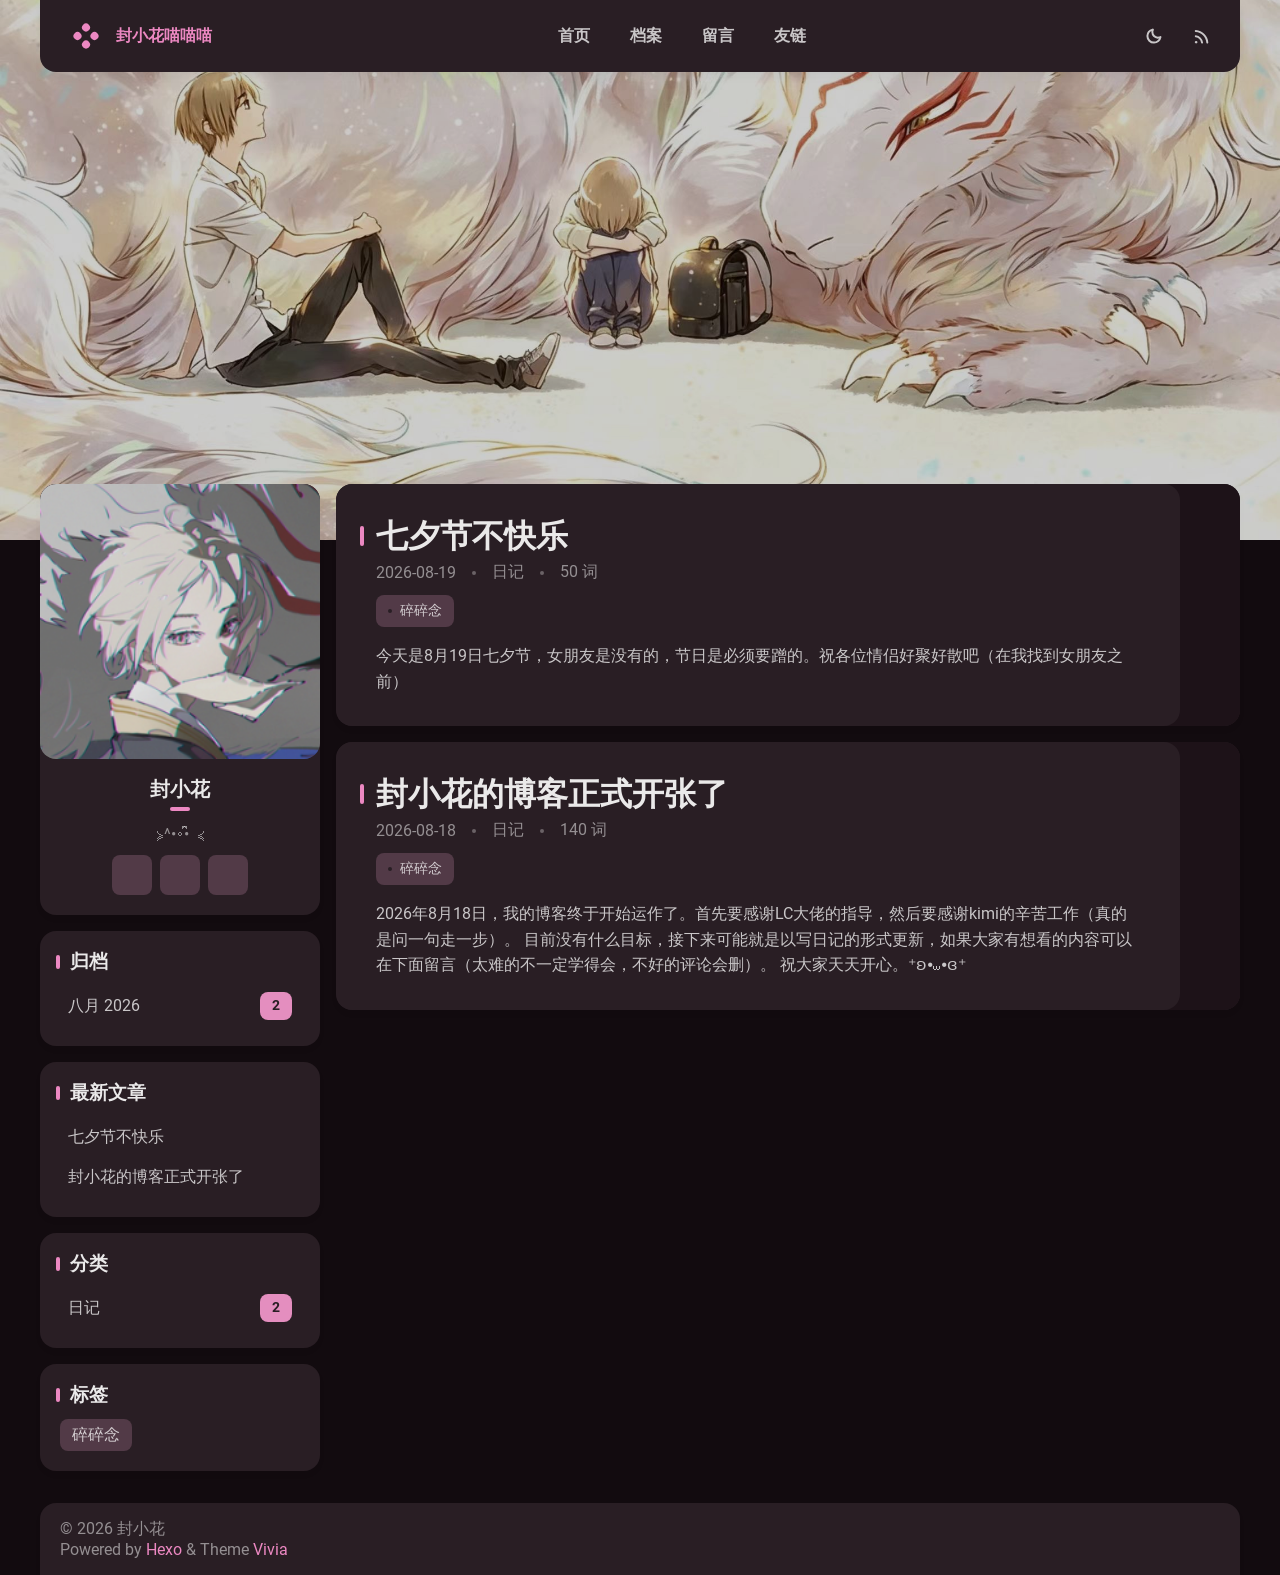
==== index.html @ 82b3e93b "Site updated: 2026-08-19 14:21:52" ====
<!DOCTYPE html>


<html theme="dark" showBanner="true" hasBanner="true" > 
<link href="https://cdn.staticfile.org/font-awesome/6.4.2/css/fontawesome.min.css" rel="stylesheet">
<link href="https://cdn.staticfile.org/font-awesome/6.4.2/css/brands.min.css" rel="stylesheet">
<link href="https://cdn.staticfile.org/font-awesome/6.4.2/css/solid.min.css" rel="stylesheet">
<script src="/js/color.global.min.js" ></script>
<script src="/js/load-settings.js" ></script>
<head>
  <meta charset="utf-8">
  
  
  

  
  <title>封小花喵喵喵</title>
  <meta name="viewport" content="width=device-width, initial-scale=1, shrink-to-fit=no">

  <link rel="preload" href="/css/fonts/Roboto-Regular.ttf" as="font" type="font/ttf" crossorigin="anonymous">
  <link rel="preload" href="/css/fonts/Roboto-Bold.ttf" as="font" type="font/ttf" crossorigin="anonymous">

  <meta name="description" content="fxh">
<meta property="og:type" content="website">
<meta property="og:title" content="封小花喵喵喵">
<meta property="og:url" content="https://fengxiaohua.cn/index.html">
<meta property="og:site_name" content="封小花喵喵喵">
<meta property="og:description" content="fxh">
<meta property="og:locale" content="zh_CN">
<meta property="article:author" content="封小花">
<meta property="article:tag" content="void20061128">
<meta name="twitter:card" content="summary">
  
    <link rel="alternate" href="atom.xml" title="封小花喵喵喵" type="application/atom+xml">
  
  
    <link rel="shortcut icon" href="/images/%E7%BD%91%E9%A1%B5.png">
  
  
    <link
      rel="stylesheet"
      href="https://cdn.staticfile.net/waline/3.0.0-alpha.9/waline.css"
    />
  
  
<link rel="stylesheet" href="css/style.css">

<meta name="generator" content="Hexo 8.1.2"></head>

<body>
  
  
    
<div id="banner" class=" is_home ">
  <img src="/images/%E6%A8%AA%E5%B9%85.jpg" itemprop="image">
  <div id="banner-dim"></div>
</div>
 
   
  <div id="main-grid" class="  ">
    <div id="nav" class=" is_home "  >
      <navbar id="navbar">
  <nav id="title-nav">
    <a href="index.html">
      <div id="vivia-logo">
        <div class="dot"></div>
        <div class="dot"></div>
        <div class="dot"></div>
        <div class="dot"></div>
      </div>
      <div>封小花喵喵喵 </div>
    </a>
  </nav>
  <nav id="main-nav">
    
      <a class="main-nav-link" href="index.html">首页</a>
    
      <a class="main-nav-link" href="/archives">档案</a>
    
      <a class="main-nav-link" href="/about">留言</a>
    
      <a class="main-nav-link" href="/links">友链</a>
    
  </nav>
  <nav id="sub-nav">
    <a id="theme-btn" class="nav-icon">
      <span class="light-mode-icon"><svg xmlns="http://www.w3.org/2000/svg" height="20" viewBox="0 -960 960 960" width="20"><path d="M438.5-829.913v-48q0-17.452 11.963-29.476 11.964-12.024 29.326-12.024 17.363 0 29.537 12.024t12.174 29.476v48q0 17.452-11.963 29.476-11.964 12.024-29.326 12.024-17.363 0-29.537-12.024T438.5-829.913Zm0 747.826v-48q0-17.452 11.963-29.476 11.964-12.024 29.326-12.024 17.363 0 29.537 12.024t12.174 29.476v48q0 17.452-11.963 29.476-11.964 12.024-29.326 12.024-17.363 0-29.537-12.024T438.5-82.087ZM877.913-438.5h-48q-17.452 0-29.476-11.963-12.024-11.964-12.024-29.326 0-17.363 12.024-29.537t29.476-12.174h48q17.452 0 29.476 11.963 12.024 11.964 12.024 29.326 0 17.363-12.024 29.537T877.913-438.5Zm-747.826 0h-48q-17.452 0-29.476-11.963-12.024-11.964-12.024-29.326 0-17.363 12.024-29.537T82.087-521.5h48q17.452 0 29.476 11.963 12.024 11.964 12.024 29.326 0 17.363-12.024 29.537T130.087-438.5Zm660.174-290.87-34.239 32q-12.913 12.674-29.565 12.174-16.653-.5-29.327-13.174-12.674-12.673-12.554-28.826.12-16.152 12.794-28.826l33-35q12.913-12.674 30.454-12.674t30.163 12.847q12.709 12.846 12.328 30.826-.38 17.98-13.054 30.653ZM262.63-203.978l-32 34q-12.913 12.674-30.454 12.674t-30.163-12.847q-12.709-12.846-12.328-30.826.38-17.98 13.054-30.653l33.239-31q12.913-12.674 29.565-12.174 16.653.5 29.327 13.174 12.674 12.673 12.554 28.826-.12 16.152-12.794 28.826Zm466.74 33.239-32-33.239q-12.674-12.913-12.174-29.565.5-16.653 13.174-29.327 12.673-12.674 28.826-13.054 16.152-.38 28.826 12.294l35 33q12.674 12.913 12.674 30.454t-12.847 30.163q-12.846 12.709-30.826 12.328-17.98-.38-30.653-13.054ZM203.978-697.37l-34-33q-12.674-12.913-13.174-29.945-.5-17.033 12.174-29.707t31.326-13.293q18.653-.62 31.326 13.054l32 34.239q11.674 12.913 11.174 29.565-.5 16.653-13.174 29.327-12.673 12.674-28.826 12.554-16.152-.12-28.826-12.794ZM480-240q-100 0-170-70t-70-170q0-100 70-170t170-70q100 0 170 70t70 170q0 100-70 170t-170 70Zm-.247-82q65.703 0 111.475-46.272Q637-414.544 637-480.247t-45.525-111.228Q545.95-637 480.247-637t-111.475 45.525Q323-545.95 323-480.247t45.525 111.975Q414.05-322 479.753-322ZM481-481Z"/></svg></span>
      <span class="dark-mode-icon"><svg xmlns="http://www.w3.org/2000/svg" height="20" viewBox="0 -960 960 960" width="20"><path d="M480.239-116.413q-152.63 0-258.228-105.478Q116.413-327.37 116.413-480q0-130.935 77.739-227.435t206.304-125.043q43.022-9.631 63.87 10.869t3.478 62.805q-8.891 22.043-14.315 44.463-5.424 22.42-5.424 46.689 0 91.694 64.326 155.879 64.325 64.186 156.218 64.186 24.369 0 46.978-4.946 22.609-4.945 44.413-14.076 42.826-17.369 62.967 1.142 20.142 18.511 10.511 61.054Q807.174-280 712.63-198.206q-94.543 81.793-232.391 81.793Zm0-95q79.783 0 143.337-40.217 63.554-40.218 95.793-108.283-15.608 4.044-31.097 5.326-15.49 1.283-31.859.805-123.706-4.066-210.777-90.539-87.071-86.473-91.614-212.092-.24-16.369.923-31.978 1.164-15.609 5.446-30.978-67.826 32.478-108.282 96.152Q211.652-559.543 211.652-480q0 111.929 78.329 190.258 78.329 78.329 190.258 78.329ZM466.13-465.891Z"/></svg></span>
    </a>
    
      <a id="nav-rss-link" class="nav-icon mobile-hide" href="/atom.xml" title="RSS 订阅">
        <svg xmlns="http://www.w3.org/2000/svg" height="20" viewBox="0 -960 960 960" width="20"><path d="M198-120q-25.846 0-44.23-18.384-18.384-18.385-18.384-44.23 0-25.846 18.384-44.23 18.384-18.385 44.23-18.385 25.846 0 44.23 18.385 18.384 18.384 18.384 44.23 0 25.845-18.384 44.23Q223.846-120 198-120Zm538.385 0q-18.846 0-32.923-13.769-14.076-13.769-15.922-33.23-8.692-100.616-51.077-188.654-42.385-88.039-109.885-155.539-67.5-67.501-155.539-109.885Q283-663.462 182.385-672.154q-19.461-1.846-33.23-16.23-13.769-14.385-13.769-33.846t14.076-32.922q14.077-13.461 32.923-12.23 120.076 8.692 226.038 58.768 105.961 50.077 185.73 129.846 79.769 79.769 129.846 185.731 50.077 105.961 58.769 226.038 1.231 18.846-12.538 32.922Q756.461-120 736.385-120Zm-252 0q-18.231 0-32.423-13.461t-18.653-33.538Q418.155-264.23 348.886-333.5q-69.27-69.27-166.501-84.423-20.077-4.462-33.538-18.961-13.461-14.5-13.461-33.346 0-19.076 13.884-33.23 13.884-14.153 33.115-10.922 136.769 15.384 234.384 112.999 97.615 97.615 112.999 234.384 3.231 19.23-10.538 33.115Q505.461-120 484.385-120Z"/></svg>
      </a>
    
    <div id="nav-menu-btn" class="nav-icon">
      <svg xmlns="http://www.w3.org/2000/svg" height="20" viewBox="0 -960 960 960" width="20"><path d="M177.37-252.282q-17.453 0-29.477-11.964-12.024-11.963-12.024-29.326t12.024-29.537q12.024-12.174 29.477-12.174h605.26q17.453 0 29.477 11.964 12.024 11.963 12.024 29.326t-12.024 29.537q-12.024 12.174-29.477 12.174H177.37Zm0-186.218q-17.453 0-29.477-11.963-12.024-11.964-12.024-29.326 0-17.363 12.024-29.537T177.37-521.5h605.26q17.453 0 29.477 11.963 12.024 11.964 12.024 29.326 0 17.363-12.024 29.537T782.63-438.5H177.37Zm0-186.217q-17.453 0-29.477-11.964-12.024-11.963-12.024-29.326t12.024-29.537q12.024-12.174 29.477-12.174h605.26q17.453 0 29.477 11.964 12.024 11.963 12.024 29.326t-12.024 29.537q-12.024 12.174-29.477 12.174H177.37Z"/></svg>
    </div>
  </nav>
</navbar>
<div id="nav-dropdown" class="hidden">
  <div id="dropdown-link-list">
    
      <a class="nav-dropdown-link" href="index.html">首页</a>
    
      <a class="nav-dropdown-link" href="/archives">档案</a>
    
      <a class="nav-dropdown-link" href="/about">留言</a>
    
      <a class="nav-dropdown-link" href="/links">友链</a>
    
    
      <a class="nav-dropdown-link" href="/atom.xml" title="RSS 订阅">RSS</a>
     
    </div>
</div>
<script>
  let dropdownBtn = document.getElementById("nav-menu-btn");
  let dropdownEle = document.getElementById("nav-dropdown");
  dropdownBtn.onclick = function() {
    dropdownEle.classList.toggle("hidden");
  }
</script>
    </div>
    <div id="sidebar-wrapper">
      <sidebar id="sidebar">
  
    <div class="widget-wrap">
  <div class="info-card">
    <div class="avatar">
      
        <image src=/images/%E5%A4%B4%E5%83%8F1.png></image>
      
      <div class="img-dim"></div>
    </div>
    <div class="info">
      <div class="username">封小花 </div>
      <div class="dot"></div>
      <div class="subtitle">≽^•༚• ྀི≼ </div>
      <div class="link-list">
        
          <a class="link-btn" target="_blank" rel="noopener" href="https://twitter.com" title="twitter"><i class="fa-brands fa-twitter"></i></a>
        
          <a class="link-btn" target="_blank" rel="noopener" href="https://store.steampowered.com" title="Steam"><i class="fa-brands fa-steam"></i></a>
        
          <a class="link-btn" target="_blank" rel="noopener" href="https://github.com" title="GitHub"><i class="fa-brands fa-github"></i></a>
         
      </div>  
    </div>
  </div>
</div>

  
    
  <div class="widget-wrap">
    <div class="widget">
      <h3 class="widget-title">归档</h3>
      
      
        <a class="archive-link" href="/archives/2026/08 ">
          八月 2026 
          <div class="archive-count">2 </div>
        </a>
      
    </div>
  </div>


  
    
  <div class="widget-wrap">
    <div class="widget">
      <h3 class="widget-title">最新文章</h3>
      <ul>
        
          <a class="recent-link" href="2026/08/19/%E4%B8%83%E5%A4%95/" title="七夕节不快乐" >
            <div class="recent-link-text">
              七夕节不快乐
            </div>
          </a>
        
          <a class="recent-link" href="2026/08/18/hello-world/" title="封小花的博客正式开张了" >
            <div class="recent-link-text">
              封小花的博客正式开张了
            </div>
          </a>
        
      </ul>
    </div>
  </div>

  
  <div class="sticky">
    
      


  <div class="widget-wrap">
    <div class="widget">
      <h3 class="widget-title">分类</h3>
      <div class="category-box">
    <a class="category-link" href="/categories/%E6%97%A5%E8%AE%B0/">
        日记
        <div class="category-count">2</div>
    </a>
    </div>
    </div>
  </div>


    
      
  <div class="widget-wrap">
    <div class="widget">
      <h3 class="widget-title">标签</h3>
      <ul class="widget-tag-list" itemprop="keywords"><li class="widget-tag-list-item"><a class="widget-tag-list-link" href="tags/%E7%A2%8E%E7%A2%8E%E5%BF%B5/" rel="tag">碎碎念</a></li></ul>
    </div>
  </div>


    
  </div>
</sidebar>
    </div>
    <div id="content-body">
      
   


<article id="post-七夕" class="h-entry article article-type-post" itemprop="blogPost" itemscope itemtype="https://schema.org/BlogPosting">
   
  <div class="article-inner">
    <div class="article-main">
      <header class="article-header">
        
<div class="main-title-bar">
  <div class="main-title-dot"></div>
  
    
      <h1 itemprop="name">
        <a class="p-name article-title" href="2026/08/19/%E4%B8%83%E5%A4%95/">七夕节不快乐</a>
      </h1>
    
  
</div>

        <div class='meta-info-bar'>
          <div class="meta-info">
  <time class="dt-published" datetime="2026-08-18T16:00:00.000Z" itemprop="datePublished">2026-08-19</time>
</div>
          <div class="need-seperator meta-info">
            <div class="meta-cate-flex">
  
  <a class="meta-cate-link" href="categories/%E6%97%A5%E8%AE%B0/">日记</a>
   
</div>
  
          </div>
          <div class="wordcount need-seperator meta-info">
            50 词 
          </div>
        </div>
        
  <ul class="article-tag-list" itemprop="keywords"><li class="article-tag-list-item"><a class="article-tag-list-link" href="tags/%E7%A2%8E%E7%A2%8E%E5%BF%B5/" rel="tag">碎碎念</a></li></ul>

      </header>
      <div class="e-content article-entry" itemprop="articleBody">
        
          <div class="truncate-text">
            
              
    今天是8月19日七夕节，女朋友是没有的，节日是必须要蹭的。祝各位情侣好聚好散吧（在我找到女朋友之前）

            
          </div>
        
      </div>

         
    </div>
    
     
    <a class="right-panel  non-pic  "
      
      href="2026/08/19/%E4%B8%83%E5%A4%95/" 
    >
       
      <i class="fa-solid fa-angle-right non-pic"></i>
       
    </a>
     
  </div>
  
</article>







   


<article id="post-hello-world" class="h-entry article article-type-post" itemprop="blogPost" itemscope itemtype="https://schema.org/BlogPosting">
   
  <div class="article-inner">
    <div class="article-main">
      <header class="article-header">
        
<div class="main-title-bar">
  <div class="main-title-dot"></div>
  
    
      <h1 itemprop="name">
        <a class="p-name article-title" href="2026/08/18/hello-world/">封小花的博客正式开张了</a>
      </h1>
    
  
</div>

        <div class='meta-info-bar'>
          <div class="meta-info">
  <time class="dt-published" datetime="2026-08-17T16:00:00.000Z" itemprop="datePublished">2026-08-18</time>
</div>
          <div class="need-seperator meta-info">
            <div class="meta-cate-flex">
  
  <a class="meta-cate-link" href="categories/%E6%97%A5%E8%AE%B0/">日记</a>
   
</div>
  
          </div>
          <div class="wordcount need-seperator meta-info">
            140 词 
          </div>
        </div>
        
  <ul class="article-tag-list" itemprop="keywords"><li class="article-tag-list-item"><a class="article-tag-list-link" href="tags/%E7%A2%8E%E7%A2%8E%E5%BF%B5/" rel="tag">碎碎念</a></li></ul>

      </header>
      <div class="e-content article-entry" itemprop="articleBody">
        
          <div class="truncate-text">
            
              
     2026年8月18日，我的博客终于开始运作了。首先要感谢LC大佬的指导，然后要感谢kimi的辛苦工作（真的是问一句走一步）。
目前没有什么目标，接下来可能就是以写日记的形式更新，如果大家有想看的内容可以在下面留言（太难的不一定学得会，不好的评论会删）。
祝大家天天开心。⁺ʚ⦁⩊⦁ɞ⁺

            
          </div>
        
      </div>

         
    </div>
    
     
    <a class="right-panel  non-pic  "
      
      href="2026/08/18/hello-world/" 
    >
       
      <i class="fa-solid fa-angle-right non-pic"></i>
       
    </a>
     
  </div>
  
</article>









    </div>
    <div id="footer-wrapper">
      <footer id="footer">
  
  <div id="footer-info" class="inner">
    
    &copy; 2026 封小花<br>
    Powered by <a href="https://hexo.io/" target="_blank">Hexo</a> & Theme <a target="_blank" rel="noopener" href="https://github.com/saicaca/hexo-theme-vivia">Vivia</a>
  </div>
</footer>

    </div>
    <div class="back-to-top-wrapper">
    <button id="back-to-top-btn" class="back-to-top-btn hide" onclick="topFunction()">
        <i class="fa-solid fa-angle-up"></i>
    </button>
</div>

<script>
    function topFunction() {
        window.scroll({ top: 0, behavior: 'smooth' });
    }
    let btn = document.getElementById('back-to-top-btn');
    function scrollFunction() {
        if (document.body.scrollTop > 600 || document.documentElement.scrollTop > 600) {
            btn.classList.remove('hide')
        } else {
            btn.classList.add('hide')
        }
    }
    window.onscroll = function() {
        scrollFunction();
    }
</script>

  </div>
  <script src="/js/light-dark-switch.js"></script>
<script>(function (w, d, s, id) {
            if (typeof (w.webpushr) !== 'undefined') return; w.webpushr = w.webpushr || function () { (w.webpushr.q = w.webpushr.q || []).push(arguments) }; var js, fjs = d.getElementsByTagName(s)[0]; js = d.createElement(s); js.id = id; js.async = 1; js.src = "https://cdn.webpushr.com/app.min.js";fjs.parentNode.appendChild(js);}(window, document, 'script', 'webpushr-jssdk'));webpushr('setup', { 'key': 'BFV5QAP4UYq4BC2spqnyg6X8WooGYAGuuO1cC_p77sBS0IM3YbCQ2hswf-38SOPdydt_V6vYXEDNL6Tbpznz7l0' });</script></body>
</html>
---- css/style.css ----
:root {
  --neut-L90: rgba(255,255,255,0.9);
  --neut-L75: rgba(255,255,255,0.75);
  --neut-L50: rgba(255,255,255,0.5);
  --neut-L30: rgba(255,255,255,0.3);
  --neut-L10: rgba(255,255,255,0.1);
  --banner-dim: rgba(0,0,0,0.2);
  --primary-hue: 345;
  --main-title: rgba(255,255,255,0.9);
  --btn-content: var(--neut-L75);
  --btn-content-hover: var(--btn-content);
  --card-btn-bg: var(--card-background);
  --card-btn-icon: var(--primary);
  --btn-text-neutral-text: var(--neut-L75);
  --btn-text-content: var(--primary);
  --btn-text-light-text: var(--primary);
  --title-hover: var(--primary);
  --light-dot: var(--primary);
  --article-meta: rgba(255,255,255,0.5);
  --article-text: rgba(255,255,255,0.75);
  --info-name: rgba(255,255,255,0.9);
  --info-sub: rgba(255,255,255,0.5);
  --link: var(--primary);
  --color-picker-border: var(--primary);
  --color-picker-thumb: var(--primary);
  --pagenav-curr-bg: var(--primary);
  --widget-title: var(--main-title);
  --archive-year: var(--neut-L75);
  --archive-date: var(--neut-L50);
  --archive-title: var(--neut-L75);
  --archive-tags: var(--neut-L30);
  --archive-dashline: var(--neut-L10);
  --primary-btn-bg: var(--primary);
  --img-overlay: rgba(0,0,0,0.1);
  --sidebar-width: 280px;
  --display-light-icon: 0;
  --display-dark-icon: 1;
}
@supports (color: oklch(0 0 0)) {
  :root {
    --primary: oklch(0.75 0.14 var(--primary-hue));
    --nav-dropdown-bg: oklch(0.2 0.02 var(--primary-hue));
    --page-background: oklch(0.16 0.014 var(--primary-hue));
    --card-background: oklch(0.25 0.02 var(--primary-hue));
    --btn-bg: oklch(0.38 0.04 var(--primary-hue));
    --btn-hover: oklch(0.45 0.045 var(--primary-hue));
    --btn-active: oklch(0.5 0.05 var(--primary-hue));
    --card-btn-hover: oklch(0.3 0.03 var(--primary-hue));
    --card-btn-active: oklch(0.35 0.035 var(--primary-hue));
    --btn-text-hover: oklch(0.2 0.02 var(--primary-hue));
    --btn-text-active: oklch(0.17 0.017 var(--primary-hue));
    --timeline-dim-dot: oklch(0.5 0.05 var(--primary-hue));
    --title-active: oklch(0.65 0.12 var(--primary-hue));
    --tag-dot: oklch(0.25 0.02 var(--primary-hue));
    --highlight-selection: oklch(0.35 0.035 var(--primary-hue));
    --article-code-bg: oklch(0.4 0.04 var(--primary-hue));
    --article-block: oklch(0.2 0.02 var(--primary-hue));
    --link-hover-bg: oklch(0.4 0.08 var(--primary-hue));
    --link-active-bg: oklch(0.35 0.07 var(--primary-hue));
    --blockquote-bg: oklch(0.2 0.02 var(--primary-hue));
    --color-picker-range: oklch(0.4 0.04 var(--primary-hue));
    --badge-bg: oklch(0.75 0.12 var(--primary-hue));
    --text-on-light: oklch(0.25 0.02 var(--primary-hue));
    --pagenav-curr-text: oklch(0.25 0.02 var(--primary-hue));
    --input-field: oklch(0.2 0.02 var(--primary-hue));
    --primary-btn-text: oklch(0.25 0.02 var(--primary-hue));
    --enter-btn-bg: oklch(0.2 0.02 var(--primary-hue));
    --enter-btn-hover: oklch(0.3 0.03 var(--primary-hue));
    --enter-btn-active: oklch(0.35 0.035 var(--primary-hue));
    --selection-bg: oklch(0.4 0.08 var(--primary-hue));
    --code-block-selection-bg: oklch(0.4 0.08 var(--primary-hue));
  }
}
@supports not (color: oklch(0 0 0)) {
  :root {
    --primary: #ec88c2;
    --nav-dropdown-bg: #1d1218;
    --page-background: #120b0f;
    --card-background: #291e24;
    --btn-bg: #523a47;
    --btn-hover: #684b5b;
    --btn-active: #78586a;
    --card-btn-hover: #392831;
    --card-btn-active: #48333f;
    --btn-text-hover: #1d1218;
    --btn-text-active: #150c11;
    --timeline-dim-dot: #78586a;
    --title-active: #c270a0;
    --tag-dot: #291e24;
    --highlight-selection: #48333f;
    --article-code-bg: #583f4d;
    --article-block: #1d1218;
    --link-hover-bg: #663551;
    --link-active-bg: #542a43;
    --blockquote-bg: #1d1218;
    --color-picker-range: #583f4d;
    --badge-bg: #e48ebf;
    --text-on-light: #291e24;
    --pagenav-curr-text: #291e24;
    --input-field: #1d1218;
    --primary-btn-text: #291e24;
    --enter-btn-bg: #1d1218;
    --enter-btn-hover: #392831;
    --enter-btn-active: #48333f;
    --selection-bg: #663551;
    --code-block-selection-bg: #663551;
  }
}
:root[theme='light'] {
  --card-background: #fff;
  --banner-dim: none;
  --neut-L90: rgba(0,0,0,0.9);
  --neut-L75: rgba(0,0,0,0.75);
  --neut-L50: rgba(0,0,0,0.5);
  --neut-L30: rgba(0,0,0,0.3);
  --neut-L10: rgba(0,0,0,0.1);
  --main-title: rgba(0,0,0,0.9);
  --article-meta: rgba(0,0,0,0.5);
  --article-text: rgba(0,0,0,0.75);
  --btn-text-neutral-text: rgba(0,0,0,0.75);
  --info-name: rgba(0,0,0,0.9);
  --info-sub: rgba(0,0,0,0.5);
  --tag-dot: var(--btn-content);
  --img-overlay: rgba(0,0,0,0);
  --pagenav-curr-text: rgba(255,255,255,0.9);
  --primary-btn-text: rgba(255,255,255,0.9);
  --display-light-icon: 1;
  --display-dark-icon: 0;
}
@supports (color: oklch(0 0 0)) {
  :root[theme='light'] {
    --primary: oklch(0.7 0.14 var(--primary-hue));
    --page-background: oklch(0.95 0.01 var(--primary-hue));
    --nav-dropdown-bg: oklch(0.98 0.005 var(--primary-hue));
    --btn-bg: oklch(0.95 0.025 var(--primary-hue));
    --btn-content: oklch(0.55 0.12 var(--primary-hue));
    --btn-hover: oklch(0.9 0.05 var(--primary-hue));
    --btn-active: oklch(0.85 0.08 var(--primary-hue));
    --btn-text-hover: oklch(0.95 0.025 var(--primary-hue));
    --btn-text-active: oklch(0.98 0.01 var(--primary-hue));
    --btn-text-content: oklch(0.7 0.14 var(--primary-hue));
    --card-btn-hover: oklch(0.98 0.005 var(--primary-hue));
    --card-btn-active: oklch(0.9 0.03 var(--primary-hue));
    --title-active: oklch(0.6 0.12 var(--primary-hue));
    --link-hover-bg: oklch(0.95 0.025 var(--primary-hue));
    --link-active-bg: oklch(0.9 0.05 var(--primary-hue));
    --article-code-bg: oklch(0.95 0.02 var(--primary-hue));
    --blockquote-bg: oklch(0.98 0.005 var(--primary-hue));
    --badge-bg: oklch(0.95 0.02 var(--primary-hue));
    --text-on-light: oklch(0.55 0.12 var(--primary-hue));
    --color-picker-range: oklch(0.95 0.02 var(--primary-hue));
    --input-field: oklch(0.98 0.005 var(--primary-hue));
    --enter-btn-bg: oklch(0.98 0.005 var(--primary-hue));
    --enter-btn-hover: oklch(0.96 0.015 var(--primary-hue));
    --enter-btn-active: oklch(0.9 0.03 var(--primary-hue));
    --selection-bg: oklch(0.9 0.05 var(--primary-hue));
  }
}
@supports not (color: oklch(0 0 0)) {
  :root[theme='light'] {
    --primary: #db78b2;
    --page-background: #f4ecf0;
    --nav-dropdown-bg: #fbf7f9;
    --btn-bg: #fce8f2;
    --btn-content: #a25281;
    --btn-hover: #f8d1e6;
    --btn-active: #f5b9da;
    --btn-text-hover: #fce8f2;
    --btn-text-active: #fef6fa;
    --btn-text-content: #db78b2;
    --card-btn-hover: #fbf7f9;
    --card-btn-active: #eed7e3;
    --title-active: #b26191;
    --link-hover-bg: #fce8f2;
    --link-active-bg: #f8d1e6;
    --article-code-bg: #f9e9f1;
    --blockquote-bg: #fbf7f9;
    --badge-bg: #f9e9f1;
    --text-on-light: #a25281;
    --color-picker-range: #f9e9f1;
    --input-field: #fbf7f9;
    --enter-btn-bg: #fbf7f9;
    --enter-btn-hover: #faeef4;
    --enter-btn-active: #eed7e3;
    --selection-bg: #f8d1e6;
  }
}
body {
  width: 100%;
}
body:before,
body:after {
  content: "";
  display: table;
}
body:after {
  clear: both;
}
html,
body,
div,
span,
applet,
object,
iframe,
h1,
h2,
h3,
h4,
h5,
h6,
p,
blockquote,
pre,
a,
abbr,
acronym,
address,
big,
cite,
code,
del,
dfn,
em,
img,
ins,
kbd,
q,
s,
samp,
small,
strike,
strong,
sub,
sup,
tt,
var,
dl,
dt,
dd,
ol,
ul,
li,
fieldset,
form,
label,
legend,
table,
caption,
tbody,
tfoot,
thead,
tr,
th,
td {
  margin: 0;
  padding: 0;
  border: 0;
  outline: 0;
  font-weight: inherit;
  font-style: inherit;
  font-family: inherit;
  font-size: 100%;
  vertical-align: baseline;
}
body {
  line-height: 1;
  color: #000;
  background: #fff;
}
ol,
ul {
  list-style: none;
}
table {
  border-collapse: separate;
  border-spacing: 0;
  vertical-align: middle;
}
caption,
th,
td {
  text-align: left;
  font-weight: normal;
  vertical-align: middle;
}
a img {
  border: none;
}
a {
  text-decoration: none;
}
@font-face {
  font-family: Roboto;
  font-style: normal;
  font-weight: 400;
  src: url("fonts/Roboto-Regular.ttf") format("truetype");
}
@font-face {
  font-family: Roboto;
  font-style: normal;
  font-weight: 700;
  src: url("fonts/Roboto-Bold.ttf") format("truetype");
}
body,
#container {
  overflow-x: hidden;
  height: 100%;
}
body {
  font: 16px "Roboto", -apple-system, BlinkMacSystemFont, "Segoe UI", "Oxygen", "Ubuntu", "Cantarell", "Fira Sans", "Droid Sans", "Helvetica Neue", sans-serif;
  -webkit-text-size-adjust: 100%;
  background: var(--page-background);
  background-size: 240px;
  background-blend-mode: overlay;
  -webkit-transition: background 0.15s ease-out, color 0.15s ease-out;
  -moz-transition: background 0.15s ease-out, color 0.15s ease-out;
  -ms-transition: background 0.15s ease-out, color 0.15s ease-out;
  transition: background 0.15s ease-out, color 0.15s ease-out;
}

#main-grid {
  grid-template-columns: min(30%, var(--sidebar-width)) auto;
  grid-template-rows: auto auto auto;
}
#main-grid.right-sidebar {
  grid-template-columns: auto min(30%, var(--sidebar-width));
}
#main-grid {
  display: grid;
  max-width: 1200px;
  min-height: 100vh;
  grid-template-rows: auto 1fr auto;
  margin: auto;
  position: relative;
  grid-gap: 16px;
}
#main-grid #nav {
  grid-column-start: 1;
  grid-column-end: 3;
  -webkit-transition: height 0.15s ease-out;
  -moz-transition: height 0.15s ease-out;
  -ms-transition: height 0.15s ease-out;
  transition: height 0.15s ease-out;
}
#main-grid #sidebar-wrapper {
  grid-row: 2;
  grid-column: 1;
}
#main-grid #content-body {
  grid-column: 2;
  grid-row: 2;
  overflow: auto;
}
#main-grid #footer-wrapper {
  grid-row: 3;
  grid-column-start: 1;
  grid-column-end: 3;
}
#main-grid.right-sidebar #sidebar-wrapper {
  grid-column: 2;
}
#main-grid.right-sidebar #content-body {
  grid-column: 1;
}
@media screen and (max-width: 767px) {
  #main-grid {
    grid-template-columns: auto auto;
  }
  #main-grid #sidebar-wrapper {
    grid-row: 3;
    grid-column-start: 1;
    grid-column-end: 3;
    margin-top: 48px;
  }
  #main-grid #content-body {
    grid-column-start: 1;
    grid-column-end: 3;
  }
  #main-grid #footer-wrapper {
    grid-row: 4;
  }
}
@media screen and (min-width: 768px) and (max-width: 1023px) {
  #main-grid {
    grid-template-columns: auto auto;
  }
  #main-grid #sidebar-wrapper {
    grid-row: 3;
    grid-column-start: 1;
    grid-column-end: 3;
    margin-top: 48px;
  }
  #main-grid #content-body {
    grid-column-start: 1;
    grid-column-end: 3;
  }
  #main-grid #footer-wrapper {
    grid-row: 4;
  }
}
#main {
  position: relative;
}
.clear {
  clear: both;
}
#container {
  position: relative;
}
#nav,
#sidebar-wrapper,
#content-body,
#footer-wrapper,
#back-to-top-btn {
  filter: drop-shadow(0px 4px 4px rgba(0,0,0,0.01));
}
.img-dim {
  width: 100%;
  height: 100%;
  background: var(--img-overlay);
  position: absolute;
  -webkit-transition: background 0.15s ease-out;
  -moz-transition: background 0.15s ease-out;
  -ms-transition: background 0.15s ease-out;
  transition: background 0.15s ease-out;
}
::selection {
  background-color: var(--selection-bg);
}
.article-date,
.article-category-link,
.archive-year {
  text-decoration: none;
  text-transform: uppercase;
  letter-spacing: 2px;
  color: #999;
  margin-bottom: 1em;
  margin-left: 5px;
  line-height: 1em;
  text-shadow: 0 1px #fff;
  font-weight: bold;
}
.archive-article-inner {
  background: #fff;
  -webkit-box-shadow: 1px 2px 3px #ddd;
  box-shadow: 1px 2px 3px #ddd;
  border: 1px solid #ddd;
  border-radius: 3px;
}
navbar,
.article-inner,
#article-nav .article-nav-btn,
.comment-card,
.wl-comment-card,
#page-nav #num-bar,
#page-nav .page-nav-btn,
.archive-main-card,
.back-to-top-btn,
.widget,
.info-card {
  background: var(--card-background);
  border-radius: 16px;
  -webkit-transition: background 0.15s ease-out;
  -moz-transition: background 0.15s ease-out;
  -ms-transition: background 0.15s ease-out;
  transition: background 0.15s ease-out;
}
.article-tag-list-link,
.widget-tag-list-link,
.info-card .link-list .link-btn {
  background: var(--btn-bg);
  border-radius: 8px;
  color: var(--btn-content);
  -webkit-transition: background 0.15s ease-out, color 0.15s ease-out;
  -moz-transition: background 0.15s ease-out, color 0.15s ease-out;
  -ms-transition: background 0.15s ease-out, color 0.15s ease-out;
  transition: background 0.15s ease-out, color 0.15s ease-out;
  cursor: pointer;
  border: none;
  display: -webkit-box;
  display: -moz-box;
  display: -webkit-flex;
  display: -ms-flexbox;
  display: box;
  display: flex;
  -webkit-box-pack: center;
  -moz-box-pack: center;
  -ms-flex-pack: center;
  -webkit-justify-content: center;
  justify-content: center;
  -webkit-box-align: center;
  -moz-box-align: center;
  -ms-flex-align: center;
  -webkit-align-items: center;
  align-items: center;
}
.article-tag-list-link:hover,
.widget-tag-list-link:hover,
.info-card .link-list .link-btn:hover {
  color: var(--btn-content-hover);
  background: var(--btn-hover);
}
.article-tag-list-link:active,
.widget-tag-list-link:active,
.info-card .link-list .link-btn:active {
  background: var(--btn-active);
}
#article-nav .article-nav-btn,
.back-to-top-btn {
  display: -webkit-box;
  display: -moz-box;
  display: -webkit-flex;
  display: -ms-flexbox;
  display: box;
  display: flex;
  -webkit-box-pack: center;
  -moz-box-pack: center;
  -ms-flex-pack: center;
  -webkit-justify-content: center;
  justify-content: center;
  -webkit-box-align: center;
  -moz-box-align: center;
  -ms-flex-align: center;
  -webkit-align-items: center;
  align-items: center;
}
#article-nav .article-nav-btn:hover,
.back-to-top-btn:hover {
  background: var(--card-btn-hover);
}
#article-nav .article-nav-btn:active,
.back-to-top-btn:active {
  background: var(--card-btn-active);
}
.article-tag-list-link,
.widget-tag-list-link {
  height: 32px;
  padding: 0 12px;
  font-size: 14px;
}
.article-title,
.comment-card .main-title,
.wl-comment-card .main-title,
.archive-main-card .archive-title {
  text-decoration: none;
  font-size: 32px;
  font-weight: bold;
  color: var(--main-title);
  line-height: 40px;
  -webkit-transition: color 0.15s ease-out;
  -moz-transition: color 0.15s ease-out;
  -ms-transition: color 0.15s ease-out;
  transition: color 0.15s ease-out;
  position: relative;
}
@media screen and (max-width: 767px) {
  .article-title,
  .comment-card .main-title,
  .wl-comment-card .main-title,
  .archive-main-card .archive-title {
    font-size: 28px;
  }
}
.article-entry a,
#footer a {
  color: var(--link);
  border-radius: 6px;
  -webkit-transition: background 0.15s ease-out, color 0.15s ease-out, outline 0.15s ease-out;
  -moz-transition: background 0.15s ease-out, color 0.15s ease-out, outline 0.15s ease-out;
  -ms-transition: background 0.15s ease-out, color 0.15s ease-out, outline 0.15s ease-out;
  transition: background 0.15s ease-out, color 0.15s ease-out, outline 0.15s ease-out;
  padding: 3px;
  margin: -3px;
}
.article-entry a:hover,
#footer a:hover {
  background: var(--link-hover-bg);
}
.article-entry a:active,
#footer a:active {
  background: var(--link-active-bg);
}
.article-entry h1,
.widget h1 {
  font-size: 2em;
}
.article-entry h2,
.widget h2 {
  font-size: 1.5em;
}
.article-entry h3,
.widget h3 {
  font-size: 1.3em;
}
.article-entry h4,
.widget h4 {
  font-size: 1.2em;
}
.article-entry h5,
.widget h5 {
  font-size: 1em;
}
.article-entry h6,
.widget h6 {
  font-size: 1em;
  color: #999;
}
.article-entry hr,
.widget hr {
  border: 1px dashed #ddd;
}
.article-entry strong,
.widget strong {
  font-weight: bold;
}
.article-entry em,
.widget em,
.article-entry cite,
.widget cite {
  font-style: italic;
}
.article-entry sup,
.widget sup,
.article-entry sub,
.widget sub {
  font-size: 0.75em;
  line-height: 0;
  position: relative;
  vertical-align: baseline;
}
.article-entry sup,
.widget sup {
  top: -0.5em;
}
.article-entry sub,
.widget sub {
  bottom: -0.2em;
}
.article-entry small,
.widget small {
  font-size: 0.85em;
}
.article-entry acronym,
.widget acronym,
.article-entry abbr,
.widget abbr {
  border-bottom: 1px dotted;
}
.article-entry ul,
.widget ul,
.article-entry ol,
.widget ol,
.article-entry dl,
.widget dl {
  margin: 0 20px;
  line-height: 1.6em;
}
.article-entry ul ul,
.widget ul ul,
.article-entry ol ul,
.widget ol ul,
.article-entry ul ol,
.widget ul ol,
.article-entry ol ol,
.widget ol ol {
  margin-top: 0;
  margin-bottom: 0;
}
.article-entry ul,
.widget ul {
  list-style: disc;
}
.article-entry ol,
.widget ol {
  list-style: decimal;
}
.article-entry dt,
.widget dt {
  font-weight: bold;
}
:root #nav {
  height: 72px;
  z-index: 10;
}
@media screen and (max-width: 767px) {
  :root #nav {
    height: auto;
    min-height: 72px;
  }
}
@media screen and (min-width: 768px) and (max-width: 1023px) {
  :root #nav {
    height: auto;
    min-height: 72px;
  }
}
:root #banner {
  opacity: 0;
}
:root[showBanner="true"][hasBanner="true"] #nav {
  height: calc(40vh - 72px);
  filter: drop-shadow(0px 4px 4px rgba(0,0,0,0.04));
}
:root[showBanner="true"][hasBanner="true"] #nav.is_home {
  height: calc(60vh - 72px);
}
:root[showBanner="true"][hasBanner="true"] #banner {
  opacity: 1;
  top: 0;
}
@media screen and (min-width: 1024px) {
  :root[showBanner="true"][hasBanner="desktop"] #nav {
    height: calc(40vh - 72px);
    filter: drop-shadow(0px 4px 4px rgba(0,0,0,0.04));
  }
  :root[showBanner="true"][hasBanner="desktop"] #nav.is_home {
    height: calc(60vh - 72px);
  }
  :root[showBanner="true"][hasBanner="desktop"] #banner {
    opacity: 1;
    top: 0;
  }
}
#banner {
  height: 40vh;
  width: 100%;
  position: absolute;
  overflow: hidden;
  -webkit-transition: opacity 0.15s ease-out, top 0.15s ease-out;
  -moz-transition: opacity 0.15s ease-out, top 0.15s ease-out;
  -ms-transition: opacity 0.15s ease-out, top 0.15s ease-out;
  transition: opacity 0.15s ease-out, top 0.15s ease-out;
  top: -40px;
}
#banner.hide {
  opacity: 0;
}
#banner.is_home {
  height: 60vh;
}
#banner img {
  height: 100%;
  width: 100%;
  object-fit: cover;
  object-position: center;
}
#banner #banner-dim {
  height: 100%;
  width: 100%;
  position: absolute;
  top: 0;
  background: var(--banner-dim);
  -webkit-transition: background 0.15s ease-out;
  -moz-transition: background 0.15s ease-out;
  -ms-transition: background 0.15s ease-out;
  transition: background 0.15s ease-out;
}
navbar {
  height: 72px;
  display: -webkit-box;
  display: -moz-box;
  display: -webkit-flex;
  display: -ms-flexbox;
  display: box;
  display: flex;
  -webkit-box-pack: justify;
  -moz-box-pack: justify;
  -ms-flex-pack: justify;
  -webkit-justify-content: space-between;
  justify-content: space-between;
  -webkit-box-align: center;
  -moz-box-align: center;
  -ms-flex-align: center;
  -webkit-align-items: center;
  align-items: center;
  position: sticky;
  margin: 0 auto;
  border-radius: 0 0 16px 16px;
  top: 0;
}
#title-nav {
  margin-left: 16px;
}
#title-nav a {
  color: var(--btn-text-content);
  height: 52px;
  border-radius: 8px;
  -webkit-box-align: center;
  -moz-box-align: center;
  -ms-flex-align: center;
  -webkit-align-items: center;
  align-items: center;
  padding: 0 20px;
  display: -webkit-box;
  display: -moz-box;
  display: -webkit-flex;
  display: -ms-flexbox;
  display: box;
  display: flex;
  font-size: 16px;
  font-weight: bold;
  -webkit-transition: background 0.15s ease-out;
  -moz-transition: background 0.15s ease-out;
  -ms-transition: background 0.15s ease-out;
  transition: background 0.15s ease-out;
}
#title-nav a:hover {
  background: var(--btn-text-hover);
}
#title-nav a:active {
  background: var(--btn-text-active);
}
#title-nav a #vivia-logo {
  display: -webkit-box;
  display: -moz-box;
  display: -webkit-flex;
  display: -ms-flexbox;
  display: box;
  display: flex;
  -webkit-box-lines: multiple;
  -moz-box-lines: multiple;
  -webkit-flex-wrap: wrap;
  -ms-flex-wrap: wrap;
  flex-wrap: wrap;
  gap: 4px;
  width: 20px;
  height: 20px;
  -webkit-transform: rotate(45deg);
  -moz-transform: rotate(45deg);
  -ms-transform: rotate(45deg);
  transform: rotate(45deg);
  margin-right: 20px;
}
#title-nav a #vivia-logo .dot {
  height: 8px;
  width: 8px;
  border-radius: 50%;
  background: var(--btn-text-content);
}
#main-nav {
  float: left;
  display: -webkit-box;
  display: -moz-box;
  display: -webkit-flex;
  display: -ms-flexbox;
  display: box;
  display: flex;
  gap: 8px;
}
@media screen and (max-width: 767px) {
  #main-nav {
    display: none;
  }
}
@media screen and (min-width: 768px) and (max-width: 1023px) {
  #main-nav {
    display: none;
  }
}
.nav-icon,
.main-nav-link {
  float: left;
  color: var(--btn-text-neutral-text);
  fill: var(--btn-text-neutral-text);
  text-decoration: none;
  display: block;
  border-radius: 8px;
  -webkit-transition: background 0.15s ease-out, color 0.15s ease-out;
  -moz-transition: background 0.15s ease-out, color 0.15s ease-out;
  -ms-transition: background 0.15s ease-out, color 0.15s ease-out;
  transition: background 0.15s ease-out, color 0.15s ease-out;
}
.nav-icon:hover,
.main-nav-link:hover {
  background: var(--btn-text-hover);
  color: var(--btn-text-light-text);
  fill: var(--btn-text-light-text);
}
.nav-icon:active,
.main-nav-link:active {
  background: var(--btn-text-active);
}
.nav-icon {
  font-family: FontAwesome;
  text-align: center;
  font-size: 16px;
  width: 44px;
  height: 44px;
  display: -webkit-box;
  display: -moz-box;
  display: -webkit-flex;
  display: -ms-flexbox;
  display: box;
  display: flex;
  position: relative;
  cursor: pointer;
  -webkit-box-pack: center;
  -moz-box-pack: center;
  -ms-flex-pack: center;
  -webkit-justify-content: center;
  justify-content: center;
  -webkit-box-align: center;
  -moz-box-align: center;
  -ms-flex-align: center;
  -webkit-align-items: center;
  align-items: center;
}
@media screen and (max-width: 767px) {
  .nav-icon.mobile-hide {
    display: none;
  }
}
@media screen and (min-width: 768px) and (max-width: 1023px) {
  .nav-icon.mobile-hide {
    display: none;
  }
}
.nav-icon .rss {
  font-weight: 300;
}
.nav-icon .light-mode-icon {
  position: absolute;
  height: 20px;
  opacity: var(--display-light-icon);
  -webkit-transition: opacity 0.15s ease-out;
  -moz-transition: opacity 0.15s ease-out;
  -ms-transition: opacity 0.15s ease-out;
  transition: opacity 0.15s ease-out;
}
.nav-icon .dark-mode-icon {
  position: absolute;
  height: 20px;
  opacity: var(--display-dark-icon);
  -webkit-transition: opacity 0.15s ease-out;
  -moz-transition: opacity 0.15s ease-out;
  -ms-transition: opacity 0.15s ease-out;
  transition: opacity 0.15s ease-out;
}
@media screen and (min-width: 1024px) {
  #nav-menu-btn {
    display: none;
  }
}
#nav-dropdown {
  margin-top: -16px;
  background: var(--nav-dropdown-bg);
  -webkit-transition: background 0.15s ease-out, height 0.15s ease-out;
  -moz-transition: background 0.15s ease-out, height 0.15s ease-out;
  -ms-transition: background 0.15s ease-out, height 0.15s ease-out;
  transition: background 0.15s ease-out, height 0.15s ease-out;
  border-radius: 0 0 16px 16px;
  overflow: hidden;
  height: fit-content;
}
@media screen and (min-width: 1024px) {
  #nav-dropdown {
    display: none;
  }
}
#nav-dropdown.hidden {
  height: 0;
}
#nav-dropdown #dropdown-link-list {
  padding-top: 24px;
  padding-bottom: 8px;
}
#nav-dropdown #dropdown-link-list .nav-dropdown-link {
  display: -webkit-box;
  display: -moz-box;
  display: -webkit-flex;
  display: -ms-flexbox;
  display: box;
  display: flex;
  -webkit-box-align: center;
  -moz-box-align: center;
  -ms-flex-align: center;
  -webkit-align-items: center;
  align-items: center;
  padding-left: 32px;
  height: 40px;
  width: 100%;
  display: -webkit-box;
  display: -moz-box;
  display: -webkit-flex;
  display: -ms-flexbox;
  display: box;
  display: flex;
  color: var(--neut-L75);
  font-weight: bold;
  -webkit-transition: color 0.15s ease-out;
  -moz-transition: color 0.15s ease-out;
  -ms-transition: color 0.15s ease-out;
  transition: color 0.15s ease-out;
}
#nav-dropdown #dropdown-link-list .nav-dropdown-link:hover,
#nav-dropdown #dropdown-link-list .nav-dropdown-link:active {
  color: var(--primary);
}
.main-nav-link {
  font-weight: bold;
  height: 44px;
  padding: 0px 16px;
  display: -webkit-box;
  display: -moz-box;
  display: -webkit-flex;
  display: -ms-flexbox;
  display: box;
  display: flex;
  -webkit-box-align: center;
  -moz-box-align: center;
  -ms-flex-align: center;
  -webkit-align-items: center;
  align-items: center;
}
#main-nav-toggle {
  display: none;
}
#main-nav-toggle:before {
  content: "\f0c9";
}
@media screen and (max-width: 767px) {
  #main-nav-toggle {
    display: block;
  }
}
#sub-nav {
  margin-right: 16px;
  display: -webkit-box;
  display: -moz-box;
  display: -webkit-flex;
  display: -ms-flexbox;
  display: box;
  display: flex;
  gap: 4px;
}
.article {
  margin-bottom: 16px;
}
.article-inner {
  overflow: hidden;
  margin-bottom: 16px;
  display: -webkit-box;
  display: -moz-box;
  display: -webkit-flex;
  display: -ms-flexbox;
  display: box;
  display: flex;
}
.article-main {
  border-radius: 16px;
  z-index: 50;
  position: relative;
  background: var(--card-background);
  -webkit-transition: background 0.15s ease-out;
  -moz-transition: background 0.15s ease-out;
  -ms-transition: background 0.15s ease-out;
  transition: background 0.15s ease-out;
  width: 100%;
  margin-right: -16px;
  padding-bottom: 16px;
}
.article-meta:before,
.article-meta:after {
  content: "";
  display: table;
}
.article-meta:after {
  clear: both;
}
.article-date {
  float: left;
}
.meta-info-bar {
  color: var(--article-meta);
  font-size: 16px;
  font-weight: medium;
  text-decoration: none;
  display: -webkit-box;
  display: -moz-box;
  display: -webkit-flex;
  display: -ms-flexbox;
  display: box;
  display: flex;
  -webkit-box-align: center;
  -moz-box-align: center;
  -ms-flex-align: center;
  -webkit-align-items: center;
  align-items: center;
}
.meta-info-bar * {
  white-space: nowrap;
}
.meta-info-bar .meta-info {
  -webkit-transition: color 0.15s ease-out, outline 0.15s ease-out, background 0.15s ease-out;
  -moz-transition: color 0.15s ease-out, outline 0.15s ease-out, background 0.15s ease-out;
  -ms-transition: color 0.15s ease-out, outline 0.15s ease-out, background 0.15s ease-out;
  transition: color 0.15s ease-out, outline 0.15s ease-out, background 0.15s ease-out;
}
.meta-info-bar a {
  color: var(--article-meta);
  border-radius: 6px;
  margin: -4px;
  padding: 4px;
}
.meta-info-bar a:hover {
  outline-color: var(--btn-bg);
  background: var(--btn-bg);
  color: var(--link);
}
.meta-info-bar .meta-cate-flex {
  display: -webkit-box;
  display: -moz-box;
  display: -webkit-flex;
  display: -ms-flexbox;
  display: box;
  display: flex;
  gap: 6px;
}
.meta-info-bar .meta-cate-flex * {
  -webkit-transition: background 0.15s ease-out, color 0.15s ease-out;
  -moz-transition: background 0.15s ease-out, color 0.15s ease-out;
  -ms-transition: background 0.15s ease-out, color 0.15s ease-out;
  transition: background 0.15s ease-out, color 0.15s ease-out;
}
.meta-info-bar .need-seperator {
  display: -webkit-box;
  display: -moz-box;
  display: -webkit-flex;
  display: -ms-flexbox;
  display: box;
  display: flex;
  -webkit-box-align: center;
  -moz-box-align: center;
  -ms-flex-align: center;
  -webkit-align-items: center;
  align-items: center;
}
.meta-info-bar .need-seperator:before {
  content: "";
  position: relative;
  -webkit-transition: background 0.15s ease-out;
  -moz-transition: background 0.15s ease-out;
  -ms-transition: background 0.15s ease-out;
  transition: background 0.15s ease-out;
  background: var(--neut-L30);
  height: 4px;
  width: 4px;
  border-radius: 50%;
  margin: 0 16px;
}
@media screen and (max-width: 767px) {
  .meta-info-bar .need-seperator:before {
    margin: 0 12px;
  }
}
.article-category-link {
  margin: 0 12px 1em;
}
.article-header {
  padding: 32px 40px 0;
}
@media screen and (max-width: 767px) {
  .article-header {
    padding: 32px 28px 0;
  }
}
.article-header h1 {
  margin-bottom: 0;
}
.article-header .meta-info-bar {
  margin-bottom: 6px;
}
.right-panel {
  display: -webkit-box;
  display: -moz-box;
  display: -webkit-flex;
  display: -ms-flexbox;
  display: box;
  display: flex;
  -webkit-box-pack: end;
  -moz-box-pack: end;
  -ms-flex-pack: end;
  -webkit-justify-content: flex-end;
  justify-content: flex-end;
  -webkit-box-align: center;
  -moz-box-align: center;
  -ms-flex-align: center;
  -webkit-align-items: center;
  align-items: center;
  background-size: cover;
  background-position: center center;
  background-repeat: no-repeat;
  -webkit-transition: all 0.15s ease-out;
  -moz-transition: all 0.15s ease-out;
  -ms-transition: all 0.15s ease-out;
  transition: all 0.15s ease-out;
}
@media screen and (max-width: 767px) {
  .right-panel {
    display: none;
  }
}
.right-panel.non-pic {
  min-width: 76px;
  background: var(--enter-btn-bg);
}
.right-panel.non-pic i {
  color: var(--primary);
  font-size: 24px;
  margin-right: 24px;
}
.right-panel.non-pic:hover {
  background: var(--enter-btn-hover);
}
.right-panel.non-pic:active {
  background: var(--enter-btn-active);
}
.right-panel.with-pic {
  -webkit-transition: 0.3s all ease-out;
  -moz-transition: 0.3s all ease-out;
  -ms-transition: 0.3s all ease-out;
  transition: 0.3s all ease-out;
  min-width: 35%;
}
.right-panel.with-pic .overlay {
  height: 100%;
  width: 100%;
  background: var(--img-overlay);
  -webkit-transition: background 0.15s ease-out;
  -moz-transition: background 0.15s ease-out;
  -ms-transition: background 0.15s ease-out;
  transition: background 0.15s ease-out;
  display: -webkit-box;
  display: -moz-box;
  display: -webkit-flex;
  display: -ms-flexbox;
  display: box;
  display: flex;
  -webkit-box-align: center;
  -moz-box-align: center;
  -ms-flex-align: center;
  -webkit-align-items: center;
  align-items: center;
  -webkit-box-pack: center;
  -moz-box-pack: center;
  -ms-flex-pack: center;
  -webkit-justify-content: center;
  justify-content: center;
}
.right-panel.with-pic .overlay i {
  opacity: 0;
  -webkit-transition: opacity 0.15s ease-out;
  -moz-transition: opacity 0.15s ease-out;
  -ms-transition: opacity 0.15s ease-out;
  transition: opacity 0.15s ease-out;
  margin-right: 0;
  color: #fff;
  font-size: 40px;
}
.right-panel.with-pic .non-pic {
  display: none;
}
.right-panel.with-pic .overlay:hover {
  background: rgba(0,0,0,0.5);
}
.right-panel.with-pic .overlay:hover i {
  display: block;
  opacity: 1;
}
.right-panel.with-pic .overlay:active {
  background: rgba(0,0,0,0.6);
}
.truncate-text {
  overflow: hidden;
  text-overflow: ellipsis;
  display: -webkit-box;
  -webkit-line-clamp: 3;
  line-clamp: 3;
  -webkit-box-orient: vertical;
  margin: 16px 0;
  line-height: 1.6em;
  word-break: break-word;
}
a.article-title:hover {
  color: var(--title-hover);
}
a.article-title:active {
  color: var(--title-active);
}
.article-title h1 {
  width: 100%;
}
.article-title h1 a {
  width: 100%;
}
.article-entry {
  color: var(--article-text);
  padding: 0 40px;
  -webkit-transition: color 0.15s ease-out;
  -moz-transition: color 0.15s ease-out;
  -ms-transition: color 0.15s ease-out;
  transition: color 0.15s ease-out;
}
.article-entry:before,
.article-entry:after {
  content: "";
  display: table;
}
.article-entry:after {
  clear: both;
}
@media screen and (max-width: 767px) {
  .article-entry {
    padding: 0 28px;
  }
}
.article-entry p,
.article-entry table {
  line-height: 1.6em;
  margin: 1.2em 0;
}
.article-entry h1,
.article-entry h2,
.article-entry h3,
.article-entry h4,
.article-entry h5,
.article-entry h6 {
  font-weight: bold;
}
.article-entry h1,
.article-entry h2,
.article-entry h3,
.article-entry h4,
.article-entry h5,
.article-entry h6 {
  line-height: 1.1em;
  margin: 1.1em 0;
}
.article-entry ul,
.article-entry ol,
.article-entry dl {
  margin-top: 1.6em;
  margin-bottom: 1.6em;
}
.article-entry img,
.article-entry video {
  max-width: 100%;
  border-radius: 8px;
  height: auto;
  display: block;
  margin: auto;
}
.article-entry iframe {
  border-radius: 8px;
  border: none;
}
.article-entry table {
  width: 100%;
  border-collapse: collapse;
  border-spacing: 0;
}
.article-entry th {
  font-weight: bold;
  border-bottom: 3px solid #ddd;
  padding-bottom: 0.5em;
}
.article-entry td {
  border-bottom: 1px solid #ddd;
  padding: 10px 0;
}
.article-entry blockquote {
  background: var(--blockquote-bg);
  padding: 0 24px;
  border-radius: 8px;
  display: -webkit-box;
  display: -moz-box;
  display: -webkit-flex;
  display: -ms-flexbox;
  display: box;
  display: flex;
  -webkit-box-orient: vertical;
  -moz-box-orient: vertical;
  -webkit-flex-direction: column;
  -ms-flex-direction: column;
  flex-direction: column;
  -webkit-box-lines: single;
  -moz-box-lines: single;
  -webkit-flex-wrap: nowrap;
  -ms-flex-wrap: nowrap;
  flex-wrap: nowrap;
  margin: 1.2em 0;
  -webkit-transition: background 0.15s ease-out;
  -moz-transition: background 0.15s ease-out;
  -ms-transition: background 0.15s ease-out;
  transition: background 0.15s ease-out;
}
.article-entry footer {
  font-size: 16px;
  margin: 1.6em 0;
  font-family: "Roboto", -apple-system, BlinkMacSystemFont, "Segoe UI", "Oxygen", "Ubuntu", "Cantarell", "Fira Sans", "Droid Sans", "Helvetica Neue", sans-serif;
  text-align: right;
}
.article-entry footer cite:before {
  content: "—";
  padding: 0 0.5em;
}
.article-entry .pullquote {
  text-align: left;
  width: 45%;
  margin: 0;
}
.article-entry .pullquote.left {
  margin-right: 1em;
  float: left;
}
.article-entry .pullquote.right {
  margin-left: 1em;
  float: right;
}
.article-entry .caption {
  color: #999;
  display: block;
  font-size: 0.9em;
  margin-top: 0.5em;
  position: relative;
  text-align: center;
}
.article-entry .video-container {
  position: relative;
  padding-top: 56.25%;
  height: 0;
  overflow: hidden;
  margin: 1.6em 0;
}
.article-entry .video-container iframe,
.article-entry .video-container object,
.article-entry .video-container embed {
  position: absolute;
  top: 0;
  left: 0;
  width: 100%;
  height: 100%;
  margin-top: 0;
}
.article-more-link {
  display: -webkit-box;
  display: -moz-box;
  display: -webkit-flex;
  display: -ms-flexbox;
  display: box;
  display: flex;
  -webkit-box-align: center;
  -moz-box-align: center;
  -ms-flex-align: center;
  -webkit-align-items: center;
  align-items: center;
  -webkit-box-pack: end;
  -moz-box-pack: end;
  -ms-flex-pack: end;
  -webkit-justify-content: flex-end;
  justify-content: flex-end;
  gap: 8px;
  float: right;
  line-height: 40px;
  color: var(--btn-text-content);
  text-decoration: none;
  font-size: 16px;
  font-weight: medium;
  padding-left: 24px;
  padding-right: 40px;
  border-radius: 8px 0 0 8px;
  -webkit-transition: background 0.15s ease-out, padding-right 0.15s ease-out;
  -moz-transition: background 0.15s ease-out, padding-right 0.15s ease-out;
  -ms-transition: background 0.15s ease-out, padding-right 0.15s ease-out;
  transition: background 0.15s ease-out, padding-right 0.15s ease-out;
}
.article-more-link:hover {
  padding-right: 36px;
  background: var(--btn-text-hover);
  text-decoration: none;
}
.article-footer {
  font-size: 0.85em;
  line-height: 1.6em;
  margin: 0 0 0 24px;
}
.article-footer:before,
.article-footer:after {
  content: "";
  display: table;
}
.article-footer:after {
  clear: both;
}
.widget-tag-list,
.article-tag-list {
  margin-top: 12px;
  display: -webkit-box;
  display: -moz-box;
  display: -webkit-flex;
  display: -ms-flexbox;
  display: box;
  display: flex;
  -webkit-box-lines: multiple;
  -moz-box-lines: multiple;
  -webkit-flex-wrap: wrap;
  -ms-flex-wrap: wrap;
  flex-wrap: wrap;
  row-gap: 10px;
  -webkit-column-gap: 8px;
  -moz-column-gap: 8px;
  column-gap: 8px;
}
.article-tag-list-link,
.widget-tag-list-link {
  color: var(--btn-content);
  font-size: 14px;
  font-weight: medium;
  display: -webkit-box;
  display: -moz-box;
  display: -webkit-flex;
  display: -ms-flexbox;
  display: box;
  display: flex;
  -webkit-box-align: center;
  -moz-box-align: center;
  -ms-flex-align: center;
  -webkit-align-items: center;
  align-items: center;
}
.article-tag-list-link:hover,
.widget-tag-list-link:hover {
  color: var(--btn-content-hover);
}
.article-tag-list-link:before {
  content: "";
  display: block;
  height: 4px;
  width: 4px;
  border-radius: 50%;
  background: var(--tag-dot);
  margin-right: 8px;
  -webkit-transition: background 0.15s ease-out;
  -moz-transition: background 0.15s ease-out;
  -ms-transition: background 0.15s ease-out;
  transition: background 0.15s ease-out;
}
@media screen and (max-width: 767px) {
  .article-tag-list-link:before {
    display: none;
  }
}
.article-comment-link {
  float: right;
}
.article-comment-link:before {
  content: "\f075";
  font-family: FontAwesome;
  padding-right: 8px;
}
.article-share-link {
  color: var(--btn-text-content);
  cursor: pointer;
  float: left;
  font-size: 16px;
  font-weight: medium;
  display: -webkit-box;
  display: -moz-box;
  display: -webkit-flex;
  display: -ms-flexbox;
  display: box;
  display: flex;
  -webkit-box-align: center;
  -moz-box-align: center;
  -ms-flex-align: center;
  -webkit-align-items: center;
  align-items: center;
  gap: 8px;
  padding: 0 16px;
  height: 40px;
  -webkit-transition: background 0.15s ease-out;
  -moz-transition: background 0.15s ease-out;
  -ms-transition: background 0.15s ease-out;
  transition: background 0.15s ease-out;
  border-radius: 8px;
}
.article-share-link:hover {
  background: var(--btn-text-hover);
  text-decoration: none;
}
#article-nav {
  position: relative;
  display: -webkit-box;
  display: -moz-box;
  display: -webkit-flex;
  display: -ms-flexbox;
  display: box;
  display: flex;
  gap: 16px;
}
#article-nav .article-nav-btn {
  width: 100%;
  height: 60px;
  display: -webkit-box;
  display: -moz-box;
  display: -webkit-flex;
  display: -ms-flexbox;
  display: box;
  display: flex;
  padding: 0 24px;
  gap: 20px;
  color: var(--neut-L75);
  font-weight: bold;
  font-size: 16px;
  overflow: hidden;
  -webkit-transition: background 0.15s ease-out, color 0.15s ease-out;
  -moz-transition: background 0.15s ease-out, color 0.15s ease-out;
  -ms-transition: background 0.15s ease-out, color 0.15s ease-out;
  transition: background 0.15s ease-out, color 0.15s ease-out;
}
#article-nav .article-nav-btn i {
  color: var(--primary);
  font-size: 20px;
}
#article-nav .article-nav-btn.left {
  -webkit-box-pack: start;
  -moz-box-pack: start;
  -ms-flex-pack: start;
  -webkit-justify-content: flex-start;
  justify-content: flex-start;
}
#article-nav .article-nav-btn.right {
  -webkit-box-pack: end;
  -moz-box-pack: end;
  -ms-flex-pack: end;
  -webkit-justify-content: flex-end;
  justify-content: flex-end;
}
#article-nav .article-nav-btn.disabled {
  opacity: 0;
}
#article-nav .article-nav-btn .title-text {
  white-space: nowrap;
  overflow: hidden;
  text-overflow: ellipsis;
}
.article-nav-link-wrap {
  text-decoration: none;
  -webkit-box-sizing: border-box;
  -moz-box-sizing: border-box;
  box-sizing: border-box;
  margin-top: 16px;
  text-align: center;
  display: block;
  padding: 12px;
  border-radius: 8px;
}
.article-nav-link-wrap:hover {
  color: var(--link);
  background: var(--card-background);
}
@media screen and (min-width: 1024px) {
  .article-nav-link-wrap {
    margin-top: 0;
  }
}
@media screen and (min-width: 1024px) {
  #article-nav-newer {
    float: left;
    text-align: left;
    padding-right: 20px;
  }
}
@media screen and (min-width: 1024px) {
  #article-nav-older {
    float: right;
    text-align: right;
    padding-left: 20px;
  }
}
.article-nav-caption {
  text-transform: uppercase;
  letter-spacing: 2px;
  color: #ddd;
  line-height: 1em;
  font-weight: bold;
}
#article-nav-newer .article-nav-caption {
  margin-right: -2px;
}
.article-nav-title {
  font-size: 0.85em;
  line-height: 1.6em;
  margin-top: 0.5em;
}
.article-gallery {
  position: relative;
  border-radius: 16px 16px 0 0;
  overflow: hidden;
  margin-bottom: -16px;
}
.article-gallery-photos {
  position: relative;
  overflow: hidden;
}
.article-gallery-img {
  display: none;
  max-width: 100%;
}
.article-gallery-img:first-child {
  display: block;
}
.article-gallery-img.loaded {
  position: absolute;
  display: block;
}
.article-gallery-img img {
  display: block;
  width: 100%;
  object-fit: cover;
  margin: 0 auto;
  max-height: 40vh;
}
.comment-card {
  padding: 32px 40px 0 40px;
}
.comment-card * {
  -webkit-transition: none;
  -moz-transition: none;
  -ms-transition: none;
  transition: none;
}
.comment-card .title-bar {
  margin-bottom: 24px;
}
.comment-card #vcomments {
  margin-top: 16px;
}
.comment-card .vimg {
  border-radius: 8px !important;
  border: none !important;
}
.comment-card .vat {
  color: var(--primary) !important;
}
.comment-card .vwrap {
  padding: 0 !important;
  border: none !important;
}
.comment-card .item3 {
  display: -webkit-box !important;
  display: -moz-box !important;
  display: -webkit-flex !important;
  display: -ms-flexbox !important;
  display: box !important;
  display: flex !important;
  gap: 12px !important;
  margin-bottom: 12px !important;
}
.comment-card .item3 input {
  background: var(--input-field) !important;
  border-radius: 8px !important;
  padding-left: 16px !important;
  border-bottom: none !important;
}
.comment-card .vedit {
  background: var(--input-field) !important;
  border-radius: 8px !important;
  padding: 16px !important;
  margin-bottom: 12px !important;
  -webkit-transition: background 0.15s ease-out;
  -moz-transition: background 0.15s ease-out;
  -ms-transition: background 0.15s ease-out;
  transition: background 0.15s ease-out;
}
.comment-card .vinput {
  font-size: 14px !important;
  color: var(--neut-L75) !important;
  -webkit-transition: background 0.15s ease-out;
  -moz-transition: background 0.15s ease-out;
  -ms-transition: background 0.15s ease-out;
  transition: background 0.15s ease-out;
}
.comment-card ::placeholder {
  color: var(--neut-L30);
}
.comment-card svg path {
  fill: var(--primary);
}
.comment-card .vsubmit {
  height: 32px;
  min-width: 80px;
  border: none !important;
  background: var(--primary-btn-bg) !important;
  color: var(--primary-btn-text) !important;
  border-radius: 8px !important;
  font-size: 14px !important;
  font-weight: bold !important;
}
.comment-card .vrow {
  padding: 0 !important;
}
.comment-card .vcount {
  color: var(--neut-L50) !important;
}
.comment-card .vhead .vnick {
  color: var(--neut-L90) !important;
}
.comment-card .vhead .vnick:hover {
  color: var(--primary) !important;
}
.comment-card .vcontent p {
  color: var(--neut-L75) !important;
}
.comment-card a:hover {
  color: var(--primary) !important;
}
.comment-card .vquote {
  border-left: none !important;
}
.comment-card .vpower {
  font-size: 14px !important;
  padding: 0 !important;
  padding-bottom: 24px !important;
  line-height: 14px !important;
}
.comment-card .vpower a {
  font-size: 14px !important;
  color: var(--link) !important;
}
.comment-card .vh {
  border-bottom: none !important;
}
.comment-card .vcard {
  padding-top: 8px !important;
}
.comment-card .vemojis {
  margin-top: 12px !important;
}
.comment-card .vempty {
  color: var(--neut-L30) !important;
}
.el-input-group__prepend,
.tk-comments-count,
.tk-nick.tk-nick-link,
.tk-time,
.tk-content,
.el-input__count,
.el-button.tk-preview.el-button--default.el-button--small,
.el-button.tk-cancel.el-button--default.el-button--small,
.el-input__inner,
.tk-input.el-textarea,
.tk-preview-container,
.tk-actions,
.tk-comments-no {
  color: var(--neut-L90) !important;
}
.tk-admin-comment-filter-type {
  text-align: center;
}
.tk-footer {
  padding-bottom: 2em;
}
.tk-content img {
  max-width: 100% !important;
}
.tk-content pre {
  white-space: pre-wrap;
  word-wrap: break-word;
}
.tk-footer a {
  color: var(--link) !important;
}
.tk-replies .tk-avatar {
  width: 2.5rem !important;
  height: 2.5rem !important;
}
.tk-replies .tk-avatar img {
  width: 2.5rem !important;
  height: 2.5rem !important;
}
.tk-comments-container .tk-submit {
  position: relative;
  left: -70px;
}
.wl-comment-card {
  padding: 32px 40px 0 40px;
}
.wl-comment-card * {
  -webkit-transition: none;
  -moz-transition: none;
  -ms-transition: none;
  transition: none;
}
.wl-comment-card .title-bar {
  margin-bottom: 24px;
}
.wl-count {
  color: var(--article-text);
}
.wl-panel {
  background: var(--input-field);
}
:root {
  --waline-theme-color: var(--primary-btn-bg);
  --waline-active-color: var(--primary-btn-bg);
}
.archives-wrap {
  margin: 16px 0;
}
.archives:before,
.archives:after {
  content: "";
  display: table;
}
.archives:after {
  clear: both;
}
.archive-year-wrap {
  margin-bottom: 1em;
}
.archives {
  -webkit-column-gap: 10px;
  -moz-column-gap: 10px;
  column-gap: 10px;
}
@media screen and (min-width: 768px) and (max-width: 1023px) {
  .archives {
    -webkit-column-count: 2;
    -moz-column-count: 2;
    column-count: 2;
  }
}
@media screen and (min-width: 1024px) {
  .archives {
    -webkit-column-count: 3;
    -moz-column-count: 3;
    column-count: 3;
  }
}
.archive-article {
  -webkit-column-break-inside: avoid;
  page-break-inside: avoid;
  overflow: hidden;
  break-inside: avoid-column;
}
.archive-article-inner {
  padding: 10px;
  margin-bottom: 15px;
}
.archive-article-title {
  text-decoration: none;
  font-weight: bold;
  color: #555;
  -webkit-transition: color 0.2s;
  -moz-transition: color 0.2s;
  -ms-transition: color 0.2s;
  transition: color 0.2s;
}
.archive-article-title:hover {
  color: #258fb8;
}
.archive-article-footer {
  margin-top: 1em;
}
.archive-article-date {
  color: #999;
  text-decoration: none;
  font-size: 0.85em;
  line-height: 1em;
  margin-bottom: 0.5em;
  display: block;
}
#page-nav {
  margin: 16px auto;
  text-align: center;
  color: #999;
  overflow: visible;
  display: -webkit-box;
  display: -moz-box;
  display: -webkit-flex;
  display: -ms-flexbox;
  display: box;
  display: flex;
  -webkit-box-pack: center;
  -moz-box-pack: center;
  -ms-flex-pack: center;
  -webkit-justify-content: center;
  justify-content: center;
  gap: 12px;
}
#page-nav:before,
#page-nav:after {
  content: "";
  display: table;
}
#page-nav:after {
  clear: both;
}
#page-nav #num-bar {
  border-radius: 8px;
  background: var(--card-btn-bg);
  font-weight: bold;
  display: -webkit-box;
  display: -moz-box;
  display: -webkit-flex;
  display: -ms-flexbox;
  display: box;
  display: flex;
}
#page-nav #num-bar .current {
  background: var(--pagenav-curr-bg);
  color: var(--pagenav-curr-text);
}
#page-nav .page-nav-btn {
  width: 40px;
  height: 40px;
  background: var(--card-btn-bg);
  border-radius: 8px;
  font-family: FontAwesome;
  display: -webkit-box;
  display: -moz-box;
  display: -webkit-flex;
  display: -ms-flexbox;
  display: box;
  display: flex;
  -webkit-box-pack: center;
  -moz-box-pack: center;
  -ms-flex-pack: center;
  -webkit-justify-content: center;
  justify-content: center;
  -webkit-box-align: center;
  -moz-box-align: center;
  -ms-flex-align: center;
  -webkit-align-items: center;
  align-items: center;
  color: var(--card-btn-icon);
}
#page-nav .page-nav-btn.disabled {
  color: var(--neut-L10);
  pointer-events: none;
}
#page-nav a {
  color: var(--neut-L75);
  text-decoration: none;
  -webkit-transition: background 0.15s ease-out;
  -moz-transition: background 0.15s ease-out;
  -ms-transition: background 0.15s ease-out;
  transition: background 0.15s ease-out;
}
#page-nav a:not(.disabled):hover {
  background: var(--card-btn-hover);
}
#page-nav a:not(.disabled):active {
  background: var(--card-btn-active);
}
#page-nav .page-number,
#page-nav .space {
  width: 40px;
  height: 40px;
  display: -webkit-box;
  display: -moz-box;
  display: -webkit-flex;
  display: -ms-flexbox;
  display: box;
  display: flex;
  -webkit-box-align: center;
  -moz-box-align: center;
  -ms-flex-align: center;
  -webkit-align-items: center;
  align-items: center;
  -webkit-box-pack: center;
  -moz-box-pack: center;
  -ms-flex-pack: center;
  -webkit-justify-content: center;
  justify-content: center;
  border-radius: 8px;
  font-weight: medium;
  padding: 0;
}
@media screen and (max-width: 767px) {
  #page-nav .page-number,
  #page-nav .space {
    display: none;
  }
}
#page-nav .space {
  color: #ddd;
}
.archive-main-card {
  padding-top: 32px;
  padding-bottom: 32px;
}
.archive-main-card .archive-top {
  padding: 0 40px;
}
.archive-main-card .archive-title {
  margin-left: 40px;
  margin-bottom: 16px;
}
.archive-main-card .year-line {
  display: -webkit-box;
  display: -moz-box;
  display: -webkit-flex;
  display: -ms-flexbox;
  display: box;
  display: flex;
  margin: 0 44px;
  height: 60px;
  -webkit-box-align: center;
  -moz-box-align: center;
  -ms-flex-align: center;
  -webkit-align-items: center;
  align-items: center;
  margin-top: 8px;
}
.archive-main-card .year-line .year-num {
  font-size: 24px;
  color: var(--archive-year);
  font-weight: bold;
  width: 10%;
  text-align: right;
  -webkit-transition: color 0.15s ease-out;
  -moz-transition: color 0.15s ease-out;
  -ms-transition: color 0.15s ease-out;
  transition: color 0.15s ease-out;
}
@media screen and (max-width: 767px) {
  .archive-main-card .year-line .year-num {
    width: 20%;
  }
}
.archive-main-card .year-line .dot-wrapper {
  width: 10%;
  display: -webkit-box;
  display: -moz-box;
  display: -webkit-flex;
  display: -ms-flexbox;
  display: box;
  display: flex;
  -webkit-box-align: center;
  -moz-box-align: center;
  -ms-flex-align: center;
  -webkit-align-items: center;
  align-items: center;
  -webkit-box-pack: center;
  -moz-box-pack: center;
  -ms-flex-pack: center;
  -webkit-justify-content: center;
  justify-content: center;
}
@media screen and (max-width: 767px) {
  .archive-main-card .year-line .dot-wrapper {
    width: 15%;
  }
}
.archive-main-card .year-line .dot-wrapper .dot {
  width: 12px;
  height: 12px;
  background: none;
  border-radius: 50%;
  outline: 3px solid var(--light-dot);
  outline-offset: -2px;
  z-index: 1;
}
.archive-main-card .year-line .article-count {
  width: 40%;
  color: var(--neut-L50);
  -webkit-transition: color 0.15s ease-out;
  -moz-transition: color 0.15s ease-out;
  -ms-transition: color 0.15s ease-out;
  transition: color 0.15s ease-out;
}
.archive-main-card .archive-article-link {
  display: -webkit-box;
  display: -moz-box;
  display: -webkit-flex;
  display: -ms-flexbox;
  display: box;
  display: flex;
  -webkit-box-pack: start;
  -moz-box-pack: start;
  -ms-flex-pack: start;
  -webkit-justify-content: flex-start;
  justify-content: flex-start;
  -webkit-box-align: center;
  -moz-box-align: center;
  -ms-flex-align: center;
  -webkit-align-items: center;
  align-items: center;
  height: 40px;
  -webkit-transition: background 0.15s ease-out;
  -moz-transition: background 0.15s ease-out;
  -ms-transition: background 0.15s ease-out;
  transition: background 0.15s ease-out;
  margin: 0 24px;
  padding: 0 20px;
  border-radius: 8px;
}
.archive-main-card .archive-article-link:hover {
  background: var(--btn-text-hover);
}
.archive-main-card .archive-article-link:hover .title-inner {
  color: var(--btn-text-light-text);
  padding-left: 4px;
}
.archive-main-card .archive-article-link:hover .dot {
  height: 20px;
  background: var(--light-dot);
  outline-color: var(--btn-text-hover);
}
.archive-main-card .archive-article-link:active {
  background: var(--btn-text-active);
}
.archive-main-card .archive-article-link:active .dot {
  outline-color: var(--btn-text-active);
}
.archive-main-card .archive-article-link .date {
  font-size: 14px;
  color: var(--archive-date);
  width: 10%;
  text-align: right;
  -webkit-transition: color 0.15s ease-out;
  -moz-transition: color 0.15s ease-out;
  -ms-transition: color 0.15s ease-out;
  transition: color 0.15s ease-out;
}
@media screen and (max-width: 767px) {
  .archive-main-card .archive-article-link .date {
    width: 20%;
  }
}
.archive-main-card .archive-article-link .line {
  width: 10%;
  height: 100%;
  position: relative;
  display: -webkit-box;
  display: -moz-box;
  display: -webkit-flex;
  display: -ms-flexbox;
  display: box;
  display: flex;
  -webkit-box-pack: center;
  -moz-box-pack: center;
  -ms-flex-pack: center;
  -webkit-justify-content: center;
  justify-content: center;
  -webkit-box-align: center;
  -moz-box-align: center;
  -ms-flex-align: center;
  -webkit-align-items: center;
  align-items: center;
}
@media screen and (max-width: 767px) {
  .archive-main-card .archive-article-link .line {
    width: 15%;
  }
}
.archive-main-card .archive-article-link .line:before {
  content: '';
  width: 10%;
  height: 100%;
  border-left: 2px dashed var(--archive-dashline);
  position: absolute;
  left: calc(50% - 1px);
  top: -50%;
  pointer-events: none;
  -webkit-transition: border-color 0.15s ease-out;
  -moz-transition: border-color 0.15s ease-out;
  -ms-transition: border-color 0.15s ease-out;
  transition: border-color 0.15s ease-out;
}
@media screen and (max-width: 767px) {
  .archive-main-card .archive-article-link .line:before {
    width: 15%;
  }
}
.archive-main-card .archive-article-link .dot {
  width: 4px;
  height: 4px;
  border-radius: 2px;
  background: var(--timeline-dim-dot);
  outline: 8px solid var(--card-background);
  -webkit-transition: background 0.15s ease-out, height 0.15s ease-out, outline-color 0.15s ease-out;
  -moz-transition: background 0.15s ease-out, height 0.15s ease-out, outline-color 0.15s ease-out;
  -ms-transition: background 0.15s ease-out, height 0.15s ease-out, outline-color 0.15s ease-out;
  transition: background 0.15s ease-out, height 0.15s ease-out, outline-color 0.15s ease-out;
  z-index: 10;
}
.archive-main-card .archive-article-link .title {
  width: 65%;
}
.archive-main-card .archive-article-link .title-inner {
  font-size: 16px;
  padding-right: 32px;
  font-weight: bold;
  color: var(--archive-title);
  white-space: nowrap;
  text-overflow: ellipsis;
  overflow: hidden;
  -webkit-transition: padding-left 0.15s ease-out, color 0.15s ease-out;
  -moz-transition: padding-left 0.15s ease-out, color 0.15s ease-out;
  -ms-transition: padding-left 0.15s ease-out, color 0.15s ease-out;
  transition: padding-left 0.15s ease-out, color 0.15s ease-out;
}
.archive-main-card .archive-article-link .tags {
  color: var(--archive-tags);
  font-size: 14px;
  width: 15%;
  text-align: left;
  white-space: nowrap;
  text-overflow: ellipsis;
  overflow: hidden;
  -webkit-transition: color 0.15s ease-out;
  -moz-transition: color 0.15s ease-out;
  -ms-transition: color 0.15s ease-out;
  transition: color 0.15s ease-out;
}
@media screen and (max-width: 767px) {
  .archive-main-card .archive-article-link .tags {
    width: 0;
    display: none;
  }
}
#footer {
  background: var(--card-background);
  font-size: 16px;
  font-weight: medium;
  display: -webkit-box;
  display: -moz-box;
  display: -webkit-flex;
  display: -ms-flexbox;
  display: box;
  display: flex;
  color: var(--neut-L50);
  margin: 0 auto;
  border-radius: 16px 16px 0 0;
  padding: 0 20px;
  -webkit-box-align: center;
  -moz-box-align: center;
  -ms-flex-align: center;
  -webkit-align-items: center;
  align-items: center;
  height: 72px;
  -webkit-transition: background 0.15s ease-out, color 0.15s ease-out;
  -moz-transition: background 0.15s ease-out, color 0.15s ease-out;
  -ms-transition: background 0.15s ease-out, color 0.15s ease-out;
  transition: background 0.15s ease-out, color 0.15s ease-out;
}
.article-entry pre,
.article-entry .highlight {
  background: var(--article-block);
  border-radius: 8px;
  padding: 15px 20px;
  margin: 16px auto;
  overflow: auto;
  color: #ccc;
  line-height: 25.6px;
}
.article-entry pre ::selection,
.article-entry .highlight ::selection {
  background-color: var(--code-block-selection-bg);
}
.article-entry .highlight .gutter pre,
.article-entry .gist .gist-file .gist-data .line-numbers {
  color: #666;
  font-size: 0.85em;
}
.article-entry pre,
.article-entry code {
  font-family: "JetBrains Mono", "Source Code Pro", Consolas, Monaco, Menlo, Consolas, monospace;
}
.article-entry code {
  background: var(--article-code-bg);
  border-radius: 4px;
  padding: 0 0.3em;
  -webkit-transition: background 0.15s ease-out;
  -moz-transition: background 0.15s ease-out;
  -ms-transition: background 0.15s ease-out;
  transition: background 0.15s ease-out;
}
.article-entry pre code {
  background: none;
  text-shadow: none;
  padding: 0;
}
.article-entry .highlight pre {
  border-radius: 0;
  border: none;
  margin: 0;
  padding: 0;
}
.article-entry .highlight table {
  margin: 0;
  width: auto;
}
.article-entry .highlight td {
  border: none;
  padding: 0;
}
.article-entry .highlight figcaption {
  font-size: 0.85em;
  color: #999;
  line-height: 1em;
  margin-bottom: 1em;
}
.article-entry .highlight figcaption:before,
.article-entry .highlight figcaption:after {
  content: "";
  display: table;
}
.article-entry .highlight figcaption:after {
  clear: both;
}
.article-entry .highlight figcaption a {
  float: right;
}
.article-entry .highlight .gutter pre {
  text-align: right;
  padding-right: 20px;
}
.article-entry .highlight .line {
  height: 25.6px;
}
.article-entry .highlight .line.marked {
  background: var(--highlight-selection);
}
.article-entry .gist {
  border-radius: 8px;
  background: var(--dark-L20);
}
.article-entry .gist .gist-file {
  border: none;
  font-family: "JetBrains Mono", "Source Code Pro", Consolas, Monaco, Menlo, Consolas, monospace;
  margin: 0;
  padding: 12px;
}
.article-entry .gist .gist-file .gist-data {
  background: none;
  border: none;
}
.article-entry .gist .gist-file .gist-data .line-numbers {
  background: none;
  border: none;
  padding: 0 20px 0 0;
}
.article-entry .gist .gist-file .gist-data .line-data {
  padding: 0 !important;
}
.article-entry .gist .gist-file .highlight {
  margin: 0;
  padding: 0;
  border: none;
}
.article-entry .gist .gist-file .gist-meta {
  color: #999;
  background: var(--dark-L20);
  font: 0.85em "Roboto", -apple-system, BlinkMacSystemFont, "Segoe UI", "Oxygen", "Ubuntu", "Cantarell", "Fira Sans", "Droid Sans", "Helvetica Neue", sans-serif;
  text-shadow: 0 0;
  padding: 0;
  margin-top: 8px;
}
.article-entry .gist .gist-file .gist-meta a {
  color: #258fb8;
  font-weight: normal;
}
.article-entry .gist .gist-file .gist-meta a:hover {
  text-decoration: underline;
}
pre .comment,
pre .title {
  color: #999;
}
pre .variable,
pre .attribute,
pre .tag,
pre .regexp,
pre .ruby .constant,
pre .xml .tag .title,
pre .xml .pi,
pre .xml .doctype,
pre .html .doctype,
pre .css .id,
pre .css .class,
pre .css .pseudo {
  color: #f2777a;
}
pre .number,
pre .preprocessor,
pre .built_in,
pre .literal,
pre .params,
pre .constant {
  color: #f99157;
}
pre .class,
pre .ruby .class .title,
pre .css .rules .attribute {
  color: #9c9;
}
pre .string,
pre .value,
pre .inheritance,
pre .header,
pre .ruby .symbol,
pre .xml .cdata {
  color: #9c9;
}
pre .css .hexcolor {
  color: #6cc;
}
pre .function,
pre .python .decorator,
pre .python .title,
pre .ruby .function .title,
pre .ruby .title .keyword,
pre .perl .sub,
pre .javascript .title,
pre .coffeescript .title {
  color: #69c;
}
pre .keyword,
pre .javascript .function {
  color: #c9c;
}
.back-to-top-wrapper {
  width: 60px;
  height: 60px;
  position: absolute;
  right: 0;
  top: 0;
}
@media screen and (max-width: 767px) {
  .back-to-top-wrapper {
    display: none;
  }
}
@media screen and (min-width: 768px) and (max-width: 1023px) {
  .back-to-top-wrapper {
    display: none;
  }
}
.back-to-top-btn {
  width: 60px;
  height: 60px;
  font-family: FontAwesome;
  color: var(--card-btn-icon);
  border: none;
  position: fixed;
  bottom: 240px;
  opacity: 1;
  -webkit-transition: background 0.15s ease-out, opacity 0.15s ease-out, -webkit-transform 0.15s ease-out;
  -moz-transition: background 0.15s ease-out, opacity 0.15s ease-out, -moz-transform 0.15s ease-out;
  -ms-transition: background 0.15s ease-out, opacity 0.15s ease-out, -ms-transform 0.15s ease-out;
  transition: background 0.15s ease-out, opacity 0.15s ease-out, transform 0.15s ease-out;
  cursor: pointer;
  -webkit-transform: translate(80px);
  -moz-transform: translate(80px);
  -ms-transform: translate(80px);
  transform: translate(80px);
}
.back-to-top-btn i {
  font-size: 24px;
}
.back-to-top-btn.hide {
  -webkit-transform: translate(80px) scale(0.9);
  -moz-transform: translate(80px) scale(0.9);
  -ms-transform: translate(80px) scale(0.9);
  transform: translate(80px) scale(0.9);
  opacity: 0;
  pointer-events: none;
}
.main-title-bar {
  display: -webkit-box;
  display: -moz-box;
  display: -webkit-flex;
  display: -ms-flexbox;
  display: box;
  display: flex;
  -webkit-box-align: center;
  -moz-box-align: center;
  -ms-flex-align: center;
  -webkit-align-items: center;
  align-items: center;
  margin-bottom: 6px;
  position: relative;
}
.main-title-bar .main-title-dot {
  width: 4px;
  height: 20px;
  position: absolute;
  left: -16px;
  top: 9.5px;
  background: var(--primary);
  border-radius: 2px;
}
.main-title-bar h1 {
  width: 100%;
}
.main-title-bar h1 a {
  width: 100%;
  display: block;
}
.color-picker {
  position: fixed;
  bottom: 12px;
  right: 12px;
  width: 240px;
  z-index: 10;
  border: var(--color-picker-border) solid 3px;
  -webkit-user-select: none;
  -moz-user-select: none;
  -ms-user-select: none;
  user-select: none;
}
@media screen and (max-width: 767px) {
  .color-picker {
    display: none;
  }
}
@media screen and (min-width: 768px) and (max-width: 1023px) {
  .color-picker {
    display: none;
  }
}
.color-picker p {
  font-size: 16px;
  font-weight: medium;
  color: var(--neut-L75);
  -webkit-transition: color 0.15s ease-out;
  -moz-transition: color 0.15s ease-out;
  -ms-transition: color 0.15s ease-out;
  transition: color 0.15s ease-out;
}
.color-picker input {
  margin-bottom: 12px;
}
.color-picker #preset-list {
  display: -webkit-box;
  display: -moz-box;
  display: -webkit-flex;
  display: -ms-flexbox;
  display: box;
  display: flex;
  gap: 6px;
  margin-bottom: 12px;
}
.color-picker #preset-list .preset-btn {
  width: 24px;
  height: 24px;
  border-radius: 4px;
  cursor: pointer;
}
.color-picker #banner-toggle-bar {
  display: -webkit-box;
  display: -moz-box;
  display: -webkit-flex;
  display: -ms-flexbox;
  display: box;
  display: flex;
}
@supports not (color: oklch(0 0 0)) {
  .color-picker .hue-text {
    display: none;
  }
}
.color-picker .oklch-tip {
  font-size: 14px;
}
@supports (color: oklch(0 0 0)) {
  .color-picker .oklch-tip {
    display: none;
  }
}
input[type="range"] {
  -webkit-appearance: none;
  height: 6px;
  -webkit-transition: background 0.15s ease-out;
  -moz-transition: background 0.15s ease-out;
  -ms-transition: background 0.15s ease-out;
  transition: background 0.15s ease-out;
  background: var(--color-picker-range);
  border-radius: 3px;
}
::-webkit-slider-thumb {
  -webkit-appearance: none;
  height: 20px;
  width: 6px;
  border-radius: 3px;
  background: var(--color-picker-thumb);
  -webkit-box-shadow: none;
  box-shadow: none;
  -webkit-transition: background 0.15s ease-out;
  -moz-transition: background 0.15s ease-out;
  -ms-transition: background 0.15s ease-out;
  transition: background 0.15s ease-out;
}
::-moz-range-thumb {
  -webkit-appearance: none;
  height: 20px;
  width: 6px;
  border-radius: 3px;
  background: var(--color-picker-thumb);
  -webkit-box-shadow: none;
  box-shadow: none;
  -webkit-transition: background 0.15s ease-out;
  -moz-transition: background 0.15s ease-out;
  -ms-transition: background 0.15s ease-out;
  transition: background 0.15s ease-out;
}
::-ms-thumb {
  -webkit-appearance: none;
  height: 20px;
  width: 6px;
  border-radius: 3px;
  background: var(--color-picker-thumb);
  -webkit-box-shadow: none;
  box-shadow: none;
  -webkit-transition: background 0.15s ease-out;
  -moz-transition: background 0.15s ease-out;
  -ms-transition: background 0.15s ease-out;
  transition: background 0.15s ease-out;
}
#sidebar {
  width: 100% !important;
  height: 100%;
}
#sidebar .sticky {
  position: sticky;
  top: 16px;
}
@media screen and (min-width: 768px) and (max-width: 1023px) {
  #sidebar {
    display: grid;
    grid-template-columns: repeat(2, 1fr);
    grid-gap: 16px;
  }
}
.widget-wrap {
  margin-bottom: 16px;
}
.widget-title {
  color: var(--widget-title);
  font-size: 20px;
  font-weight: bold;
  margin-bottom: 12px;
  -webkit-transition: color 0.15s ease-out;
  -moz-transition: color 0.15s ease-out;
  -ms-transition: color 0.15s ease-out;
  transition: color 0.15s ease-out;
  display: -webkit-box;
  display: -moz-box;
  display: -webkit-flex;
  display: -ms-flexbox;
  display: box;
  display: flex;
}
.widget-title:before {
  content: '';
  display: block;
  height: 14px;
  width: 4px;
  border-radius: 2px;
  background-color: var(--primary);
  margin-right: 10px;
  margin-top: 4px;
  margin-left: -4px;
}
.widget,
.info-card {
  color: #777;
  padding: 20px;
  overflow: hidden;
}
.widget a,
.info-card a {
  color: var(--link);
  text-decoration: none;
  font-size: 16px;
}
.widget ul ul,
.info-card ul ul,
.widget ol ul,
.info-card ol ul,
.widget dl ul,
.info-card dl ul,
.widget ul ol,
.info-card ul ol,
.widget ol ol,
.info-card ol ol,
.widget dl ol,
.info-card dl ol,
.widget ul dl,
.info-card ul dl,
.widget ol dl,
.info-card ol dl,
.widget dl dl,
.info-card dl dl {
  margin-left: 15px;
  list-style: disc;
}
.widget .article-tag-list a,
.info-card .article-tag-list a,
.widget .widget-tag-list a,
.info-card .widget-tag-list a {
  color: var(--btn-content);
}
.widget .article-tag-list a:hover,
.info-card .article-tag-list a:hover,
.widget .widget-tag-list a:hover,
.info-card .widget-tag-list a:hover {
  color: var(--btn-content-hover);
}
.info-card {
  padding: 0 0 20px;
  text-align: center;
}
.info-card .info {
  padding: 0 16px;
}
.info-card .avatar {
  width: 100%;
  border-radius: 16px;
  margin-bottom: 16px;
  -webkit-user-select: none;
  -moz-user-select: none;
  -ms-user-select: none;
  user-select: none;
  overflow: hidden;
  display: -webkit-box;
  display: -moz-box;
  display: -webkit-flex;
  display: -ms-flexbox;
  display: box;
  display: flex;
  position: relative;
}
.info-card .avatar img {
  width: 100%;
}
@media screen and (min-width: 768px) and (max-width: 1023px) {
  .info-card .avatar {
    width: 240px;
    margin: 24px auto 16px auto;
  }
}
@media screen and (max-width: 767px) {
  .info-card .avatar {
    width: 240px;
    margin: 24px auto 16px auto;
  }
}
.info-card .username {
  font-size: 20px;
  font-weight: bold;
  color: var(--info-name);
  line-height: 28px;
  margin-bottom: 4px;
  margin-top: 4px;
  -webkit-transition: color 0.15s ease-out;
  -moz-transition: color 0.15s ease-out;
  -ms-transition: color 0.15s ease-out;
  transition: color 0.15s ease-out;
}
.info-card .dot {
  width: 20px;
  height: 4px;
  background: var(--light-dot);
  border-radius: 2px;
  margin-left: auto;
  margin-right: auto;
  margin-bottom: 12px;
}
.info-card .subtitle {
  font-size: 16px;
  line-height: 24px;
  color: var(--info-sub);
  margin-bottom: 8px;
  -webkit-transition: color 0.15s ease-out;
  -moz-transition: color 0.15s ease-out;
  -ms-transition: color 0.15s ease-out;
  transition: color 0.15s ease-out;
}
.info-card .link-list {
  display: -webkit-box;
  display: -moz-box;
  display: -webkit-flex;
  display: -ms-flexbox;
  display: box;
  display: flex;
  -webkit-box-pack: center;
  -moz-box-pack: center;
  -ms-flex-pack: center;
  -webkit-justify-content: center;
  justify-content: center;
  gap: 8px;
  -webkit-box-lines: multiple;
  -moz-box-lines: multiple;
  -webkit-flex-wrap: wrap;
  -ms-flex-wrap: wrap;
  flex-wrap: wrap;
}
.info-card .link-list .link-btn {
  width: 40px;
  height: 40px;
  font-size: 24px;
}
.widget {
  line-height: 1.6em;
  word-wrap: break-word;
  font-size: 0.9em;
}
.widget ul,
.widget ol {
  list-style: none;
  margin: 0;
}
.widget ul ul,
.widget ol ul,
.widget ul ol,
.widget ol ol {
  margin: 0 20px;
}
.widget ul ul,
.widget ol ul {
  list-style: disc;
}
.widget ul ol,
.widget ol ol {
  list-style: decimal;
}
.category-link,
.archive-link,
.recent-link {
  height: 40px;
  display: -webkit-box;
  display: -moz-box;
  display: -webkit-flex;
  display: -ms-flexbox;
  display: box;
  display: flex;
  -webkit-box-align: center;
  -moz-box-align: center;
  -ms-flex-align: center;
  -webkit-align-items: center;
  align-items: center;
  -webkit-box-pack: justify;
  -moz-box-pack: justify;
  -ms-flex-pack: justify;
  -webkit-justify-content: space-between;
  justify-content: space-between;
  color: var(--btn-text-neutral-text) !important;
  font-weight: medium;
  border-radius: 8px;
  padding-left: 0;
  padding-right: 8px;
  padding-left: 8px;
  -webkit-transition: background 0.15s ease-out, color 0.15s ease-out, padding 0.15s ease-out;
  -moz-transition: background 0.15s ease-out, color 0.15s ease-out, padding 0.15s ease-out;
  -ms-transition: background 0.15s ease-out, color 0.15s ease-out, padding 0.15s ease-out;
  transition: background 0.15s ease-out, color 0.15s ease-out, padding 0.15s ease-out;
}
.category-link:hover,
.archive-link:hover,
.recent-link:hover {
  padding-left: 12px;
  background: var(--btn-text-hover);
  color: var(--btn-text-light-text) !important;
}
.category-link:active,
.archive-link:active,
.recent-link:active {
  background: var(--btn-text-active);
}
.category-link .category-count,
.archive-link .archive-count {
  height: 28px;
  width: 32px;
  color: var(--text-on-light);
  background: var(--badge-bg);
  display: -webkit-box;
  display: -moz-box;
  display: -webkit-flex;
  display: -ms-flexbox;
  display: box;
  display: flex;
  -webkit-box-align: center;
  -moz-box-align: center;
  -ms-flex-align: center;
  -webkit-align-items: center;
  align-items: center;
  -webkit-box-pack: center;
  -moz-box-pack: center;
  -ms-flex-pack: center;
  -webkit-justify-content: center;
  justify-content: center;
  border-radius: 8px;
  font-size: 14px;
  font-weight: bold;
  -webkit-transition: background 0.15s ease-out, color 0.15s ease-out;
  -moz-transition: background 0.15s ease-out, color 0.15s ease-out;
  -ms-transition: background 0.15s ease-out, color 0.15s ease-out;
  transition: background 0.15s ease-out, color 0.15s ease-out;
}
.children {
  margin-left: 12px;
}
.category-box {
  display: -webkit-box;
  display: -moz-box;
  display: -webkit-flex;
  display: -ms-flexbox;
  display: box;
  display: flex;
  -webkit-box-orient: vertical;
  -moz-box-orient: vertical;
  -webkit-flex-direction: column;
  -ms-flex-direction: column;
  flex-direction: column;
}
.recent-link .recent-link-text {
  text-wrap: nowrap;
  text-overflow: ellipsis;
  overflow: hidden;
}
.links-desc {
  white-space: pre-wrap;
  word-break: keep-all;
  font-family: "SF Mono", "Fira Code", "Consolas", "Monaco", "Courier New", monospace;
  line-height: 1.2;
  letter-spacing: 0;
}
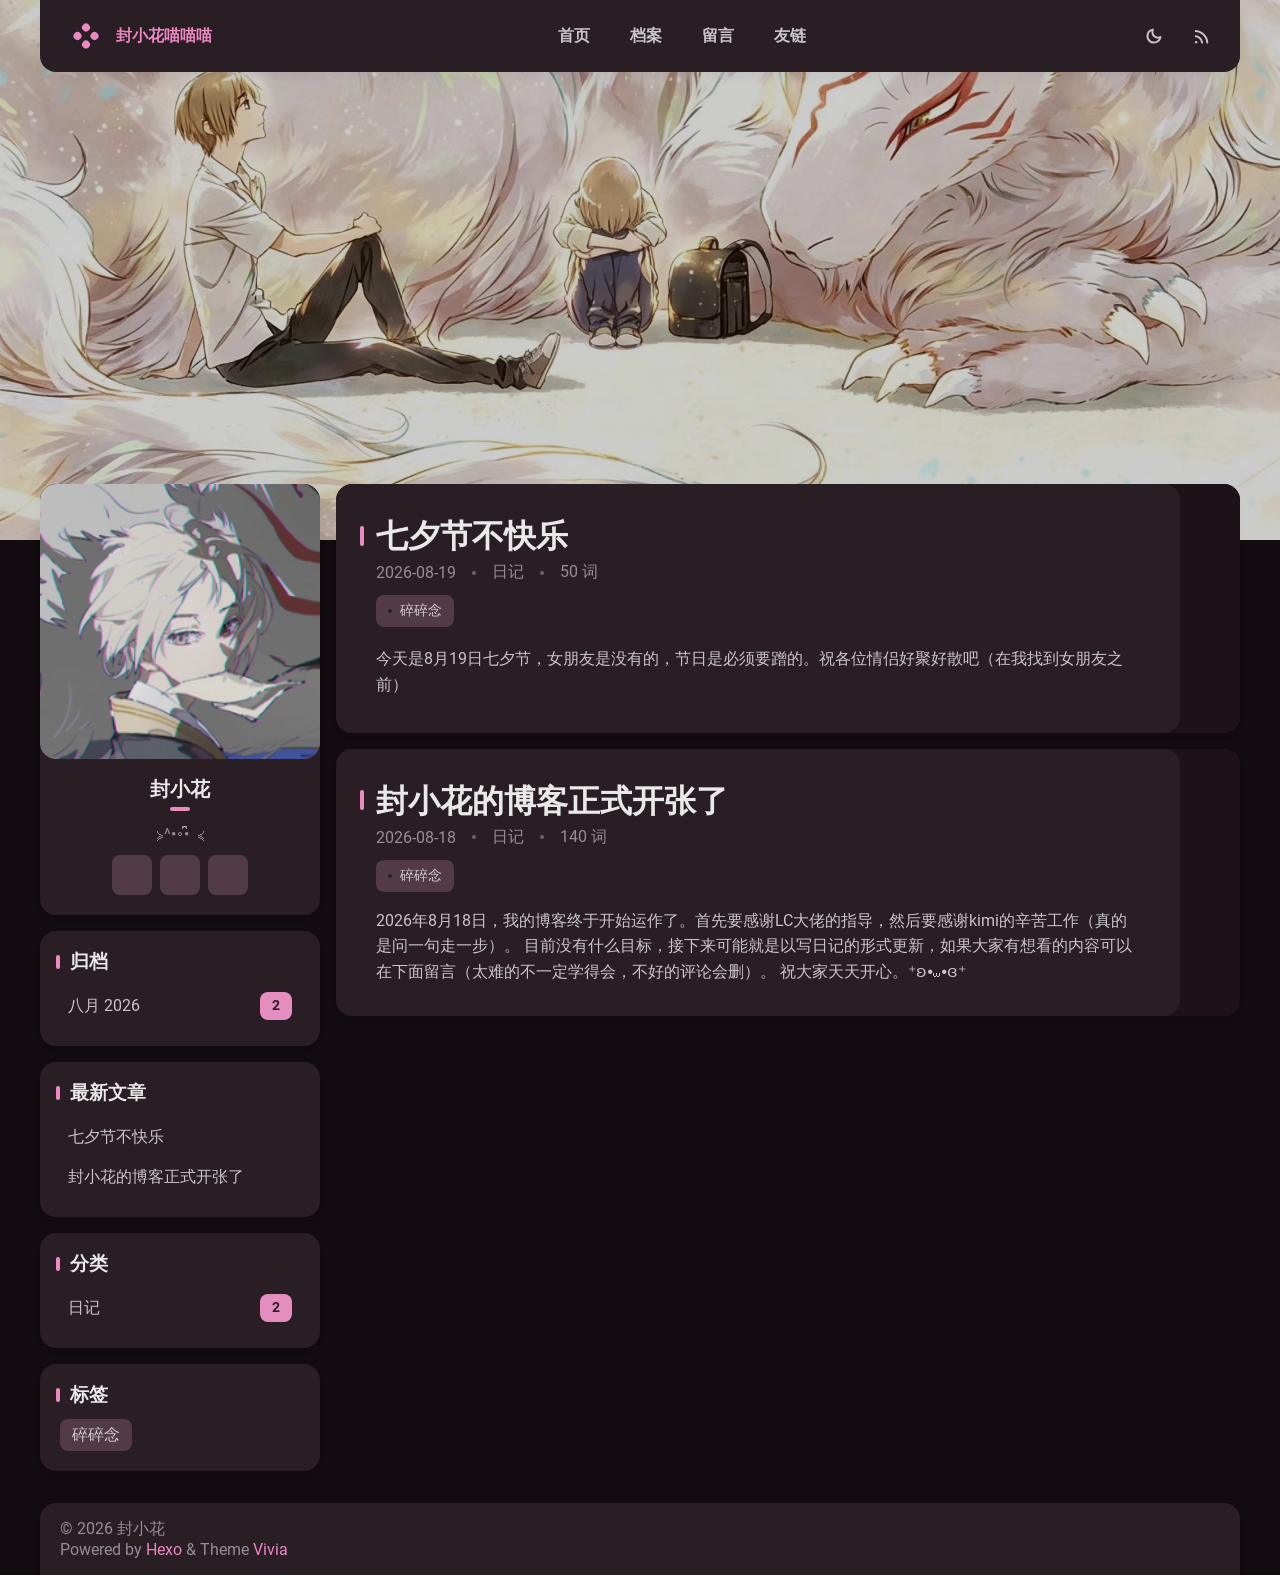
==== commit 2e957c0b: "Site updated: 2026-08-19 14:32:43" ====
--- a/index.html
+++ b/index.html
@@ -265,13 +265,7 @@
       </header>
       <div class="e-content article-entry" itemprop="articleBody">
         
-          <div class="truncate-text">
-            
-              
-    今天是8月19日七夕节，女朋友是没有的，节日是必须要蹭的。祝各位情侣好聚好散吧（在我找到女朋友之前）
-
-            
-          </div>
+          <p>今天是8月19日七夕节，女朋友是没有的，节日是必须要蹭的。祝各位情侣好聚好散吧（在我找到女朋友之前）</p>
         
       </div>
 
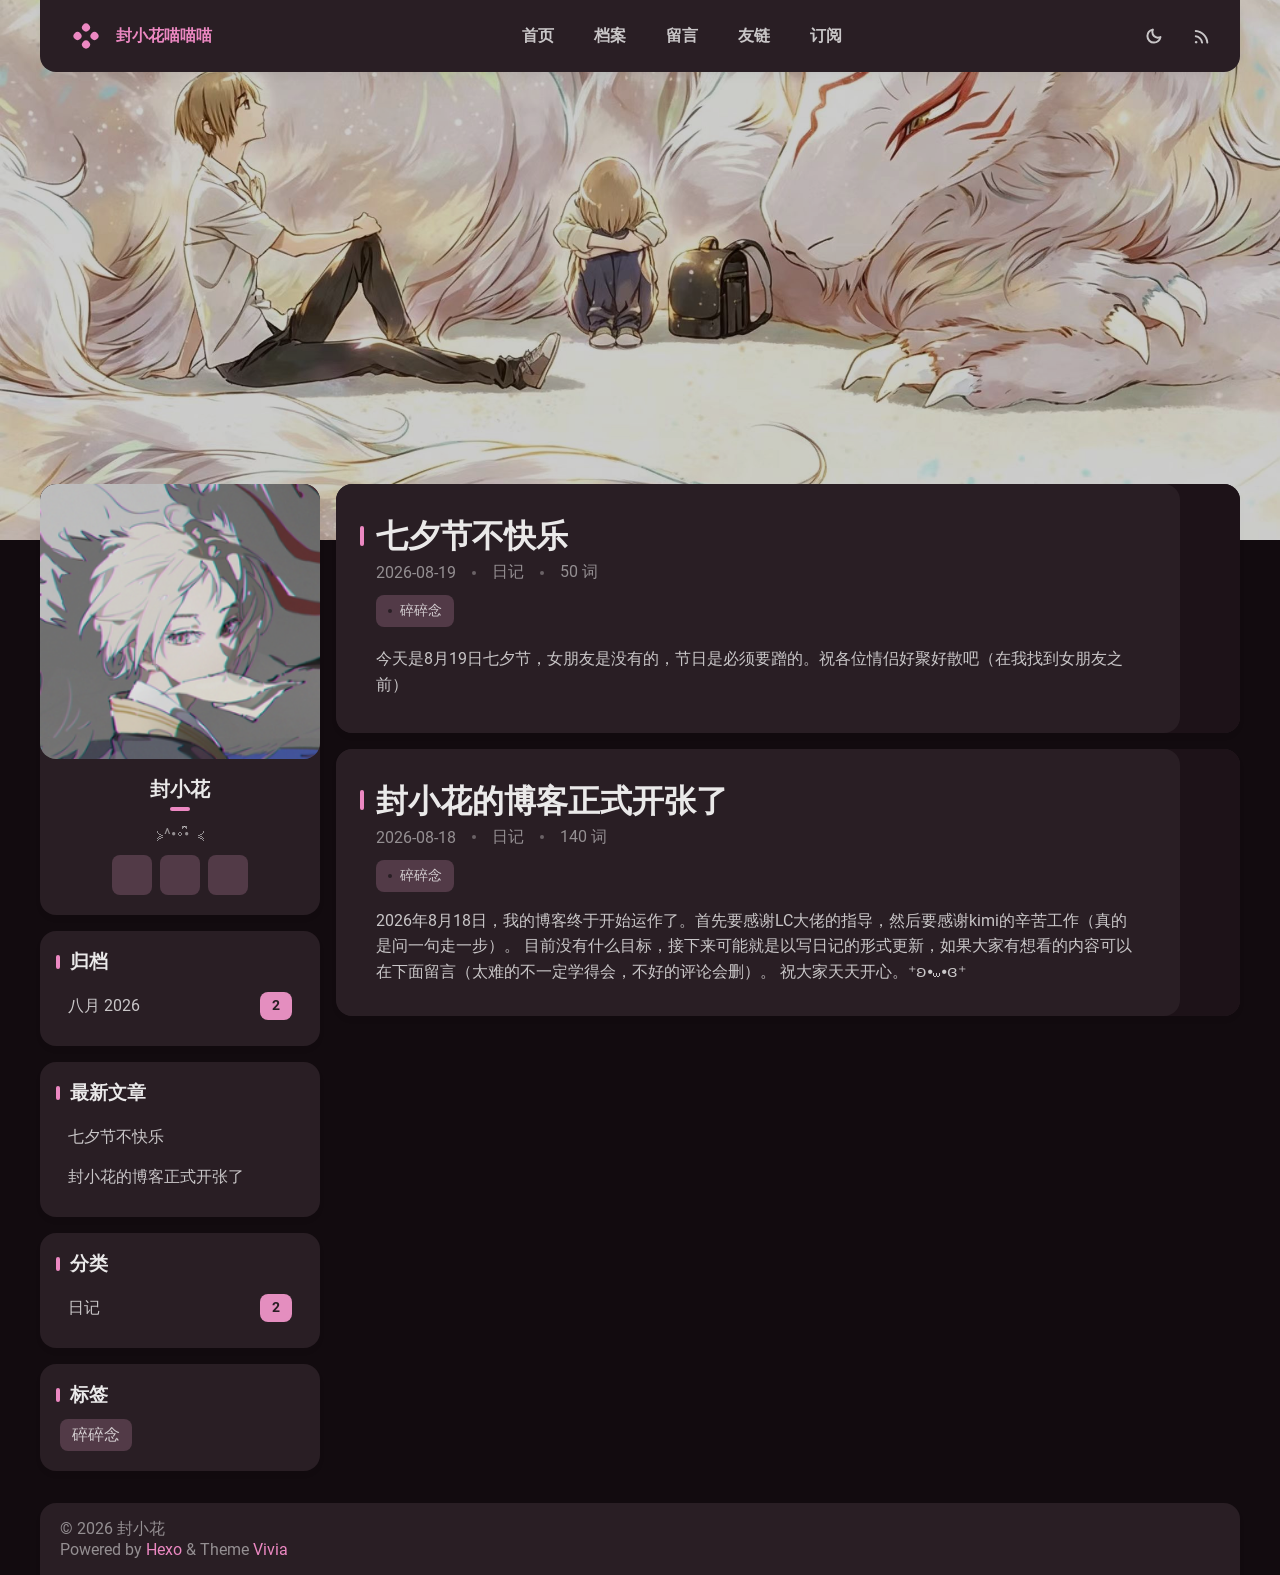
==== commit 0aca2cc5: "Site updated: 2026-08-19 15:09:05" ====
--- a/index.html
+++ b/index.html
@@ -81,6 +81,7 @@
     
       <a class="main-nav-link" href="/links">友链</a>
     
+    <a class="main-nav-link" href="javascript:webpushr('triggerPrompt')">订阅</a>
   </nav>
   <nav id="sub-nav">
     <a id="theme-btn" class="nav-icon">
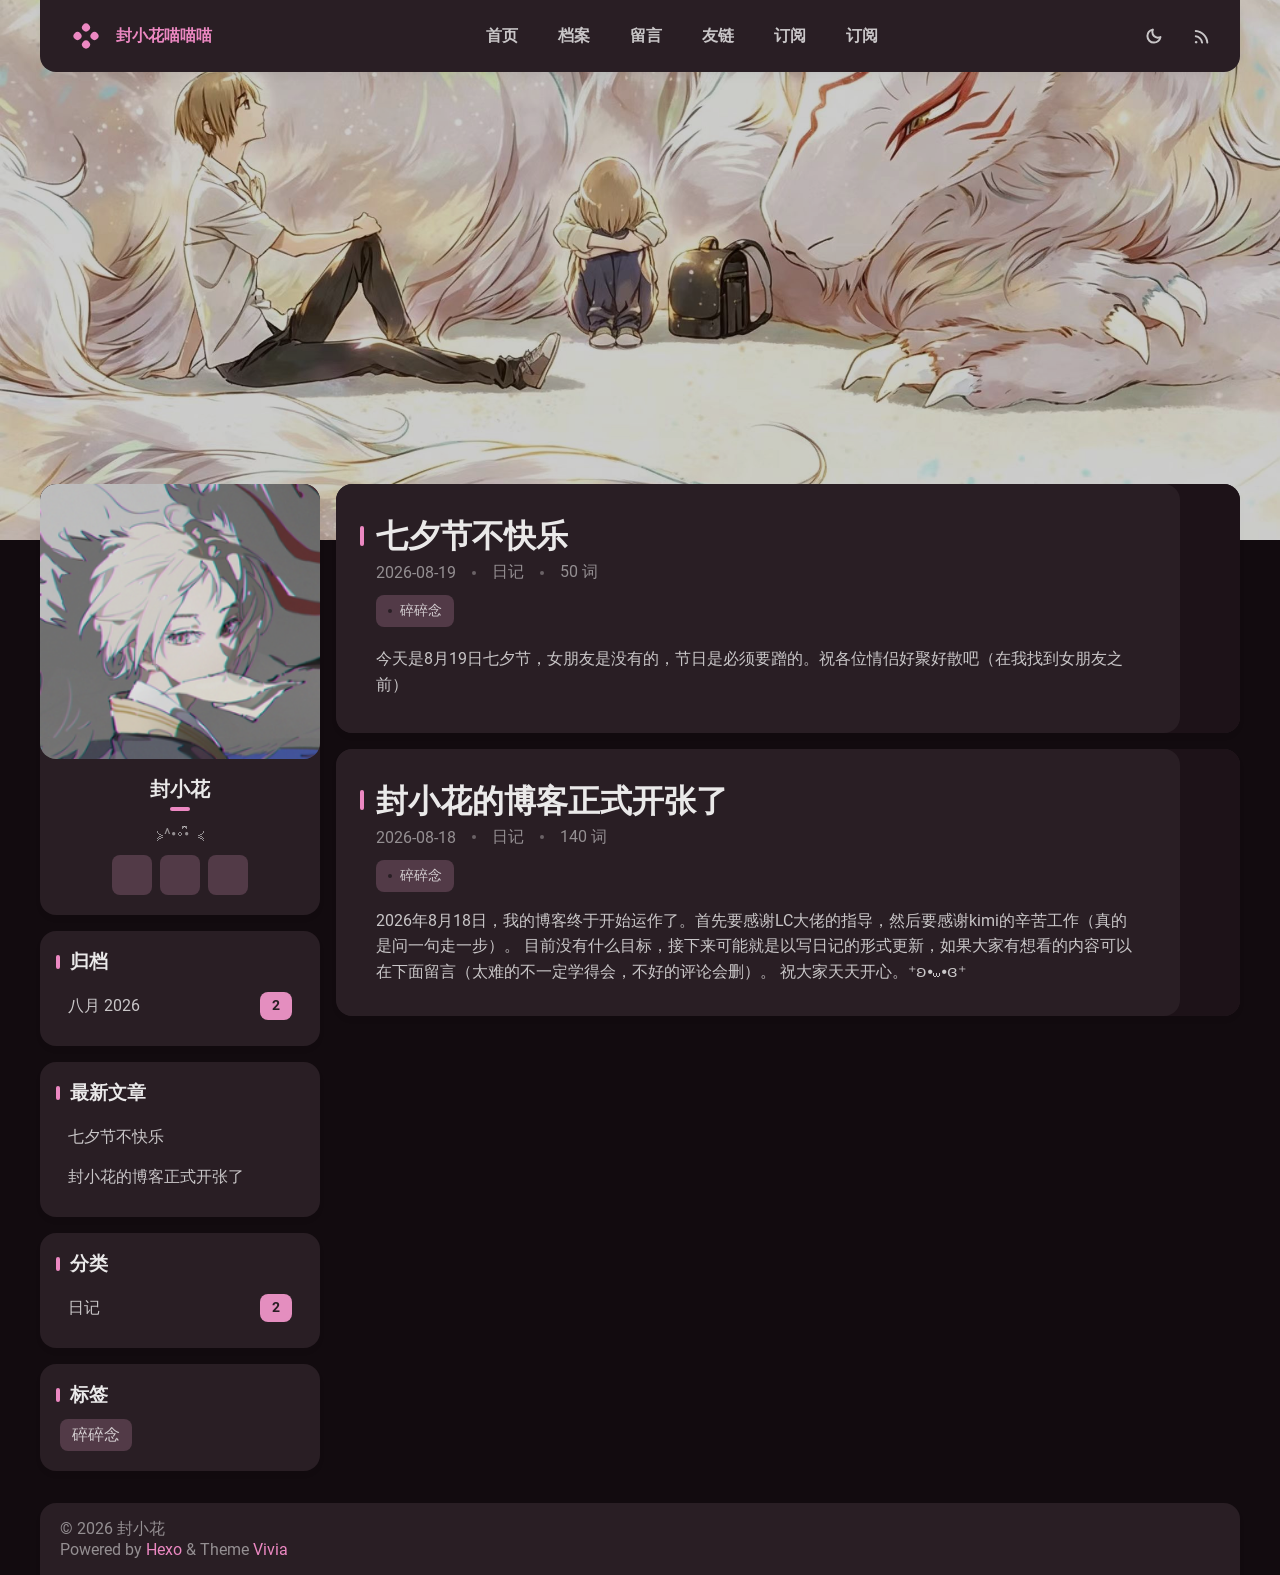
==== commit a8c5eb02: "Site updated: 2026-08-19 15:11:06" ====
--- a/index.html
+++ b/index.html
@@ -81,6 +81,8 @@
     
       <a class="main-nav-link" href="/links">友链</a>
     
+      <a class="main-nav-link" href="javascript:webpushr("triggerPrompt")">订阅</a>
+    
     <a class="main-nav-link" href="javascript:webpushr('triggerPrompt')">订阅</a>
   </nav>
   <nav id="sub-nav">
@@ -108,6 +110,8 @@
       <a class="nav-dropdown-link" href="/about">留言</a>
     
       <a class="nav-dropdown-link" href="/links">友链</a>
+    
+      <a class="nav-dropdown-link" href="javascript:webpushr("triggerPrompt")">订阅</a>
     
     
       <a class="nav-dropdown-link" href="/atom.xml" title="RSS 订阅">RSS</a>
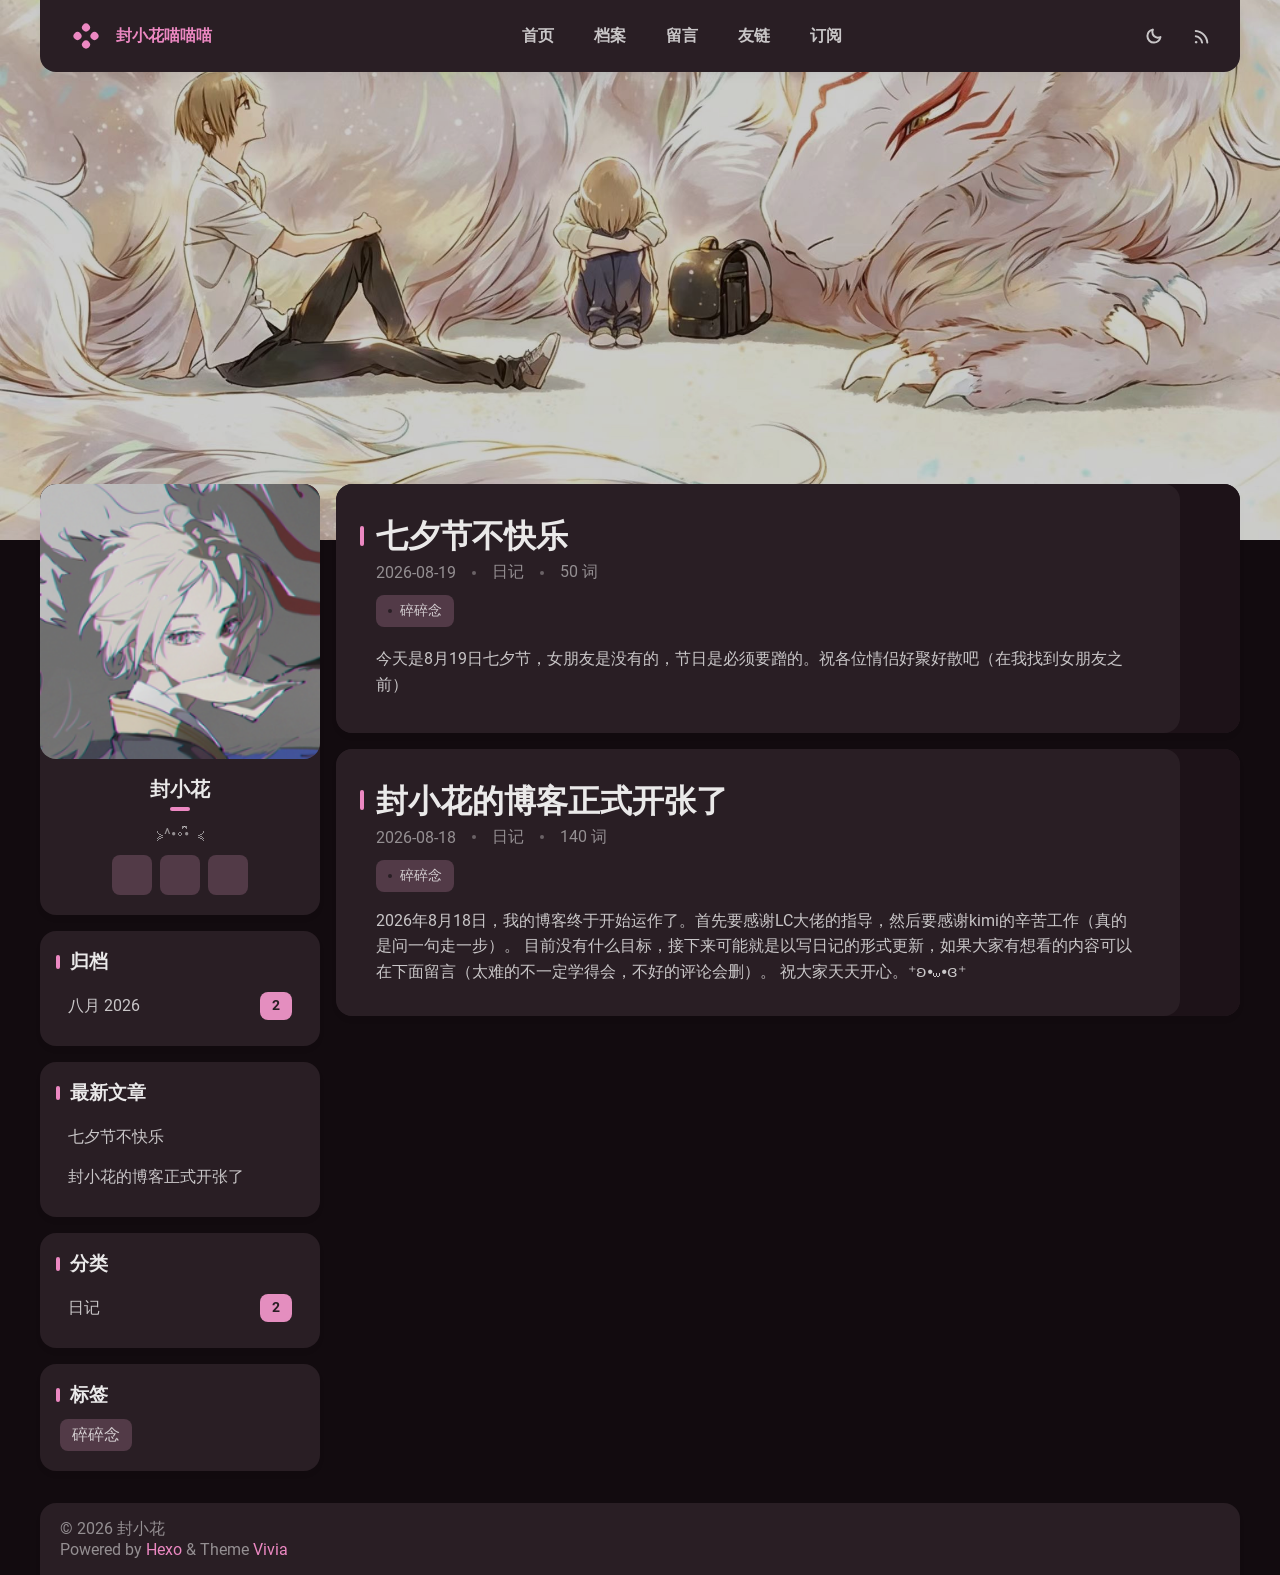
==== commit e73e52aa: "Site updated: 2026-08-19 15:12:50" ====
--- a/index.html
+++ b/index.html
@@ -81,8 +81,6 @@
     
       <a class="main-nav-link" href="/links">友链</a>
     
-      <a class="main-nav-link" href="javascript:webpushr("triggerPrompt")">订阅</a>
-    
     <a class="main-nav-link" href="javascript:webpushr('triggerPrompt')">订阅</a>
   </nav>
   <nav id="sub-nav">
@@ -110,8 +108,6 @@
       <a class="nav-dropdown-link" href="/about">留言</a>
     
       <a class="nav-dropdown-link" href="/links">友链</a>
-    
-      <a class="nav-dropdown-link" href="javascript:webpushr("triggerPrompt")">订阅</a>
     
     
       <a class="nav-dropdown-link" href="/atom.xml" title="RSS 订阅">RSS</a>
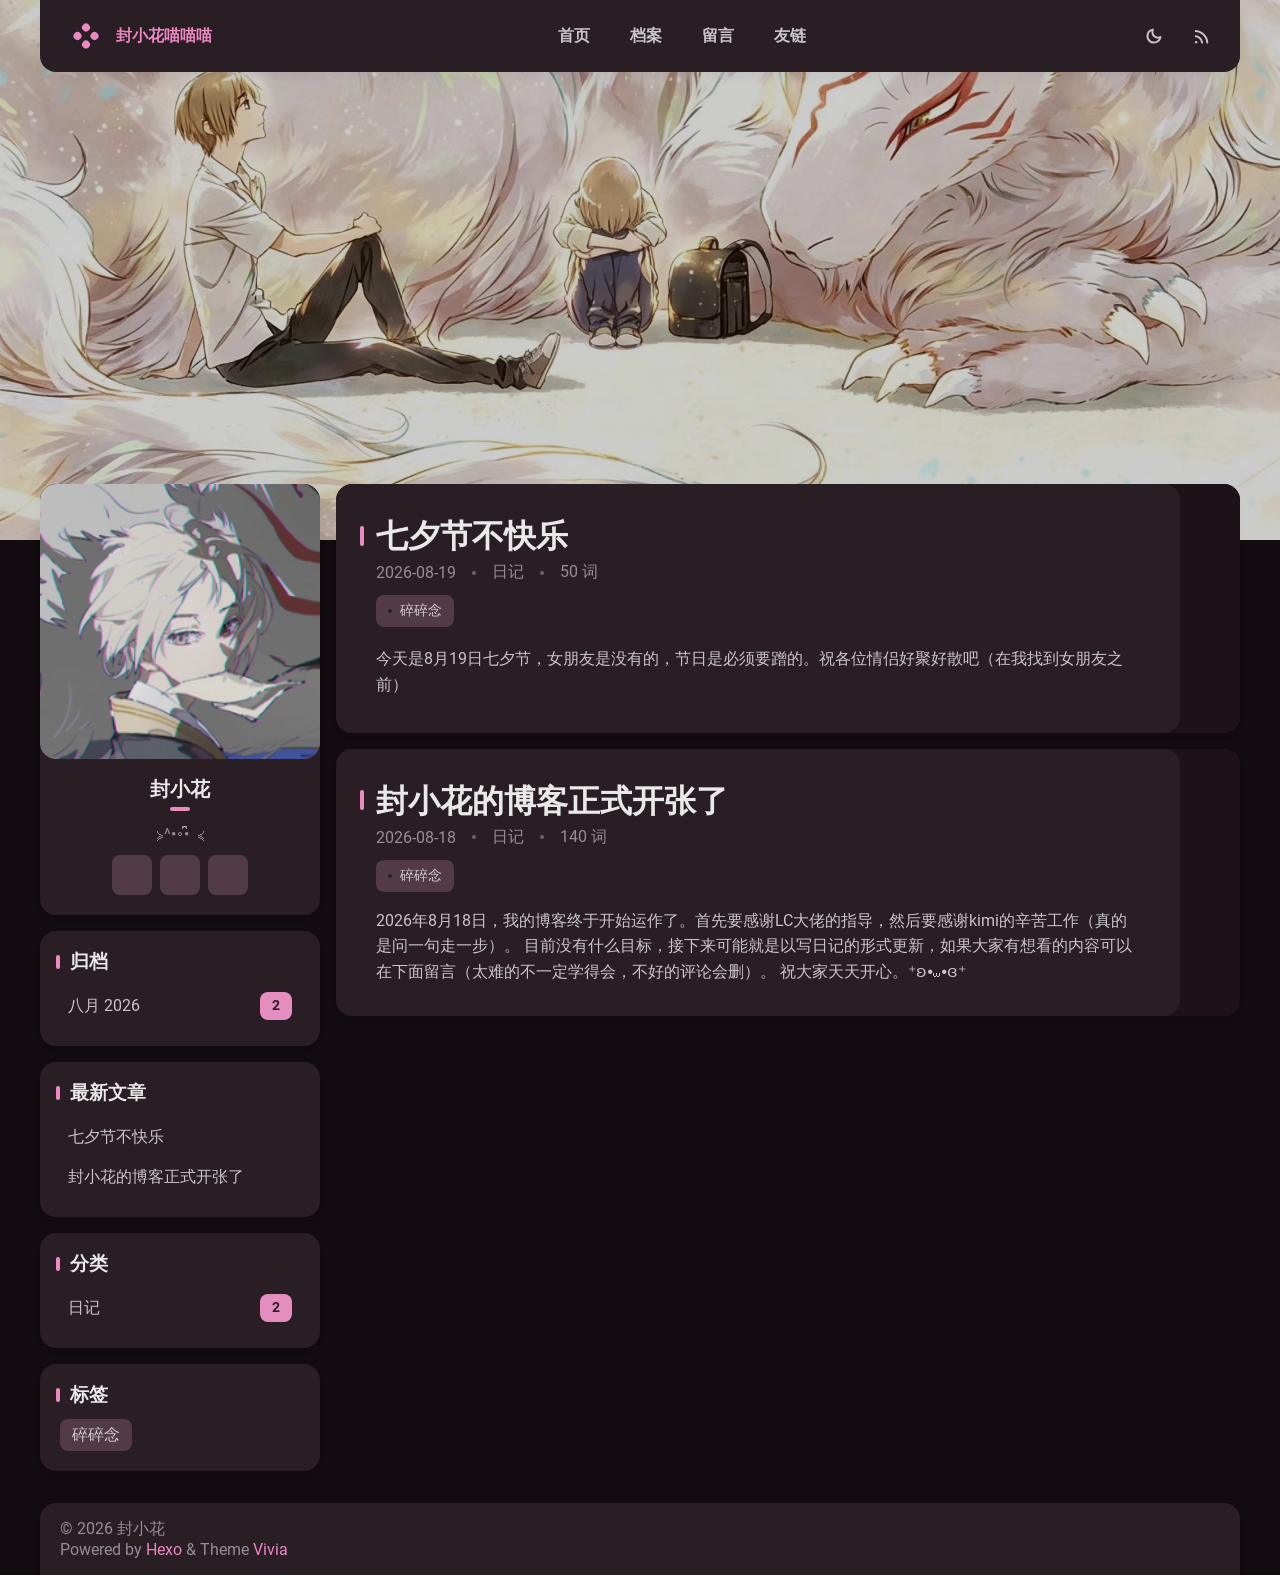
==== commit e8943fbc: "Site updated: 2026-08-19 15:46:41" ====
--- a/index.html
+++ b/index.html
@@ -81,7 +81,6 @@
     
       <a class="main-nav-link" href="/links">友链</a>
     
-    <a class="main-nav-link" href="javascript:webpushr('triggerPrompt')">订阅</a>
   </nav>
   <nav id="sub-nav">
     <a id="theme-btn" class="nav-icon">
